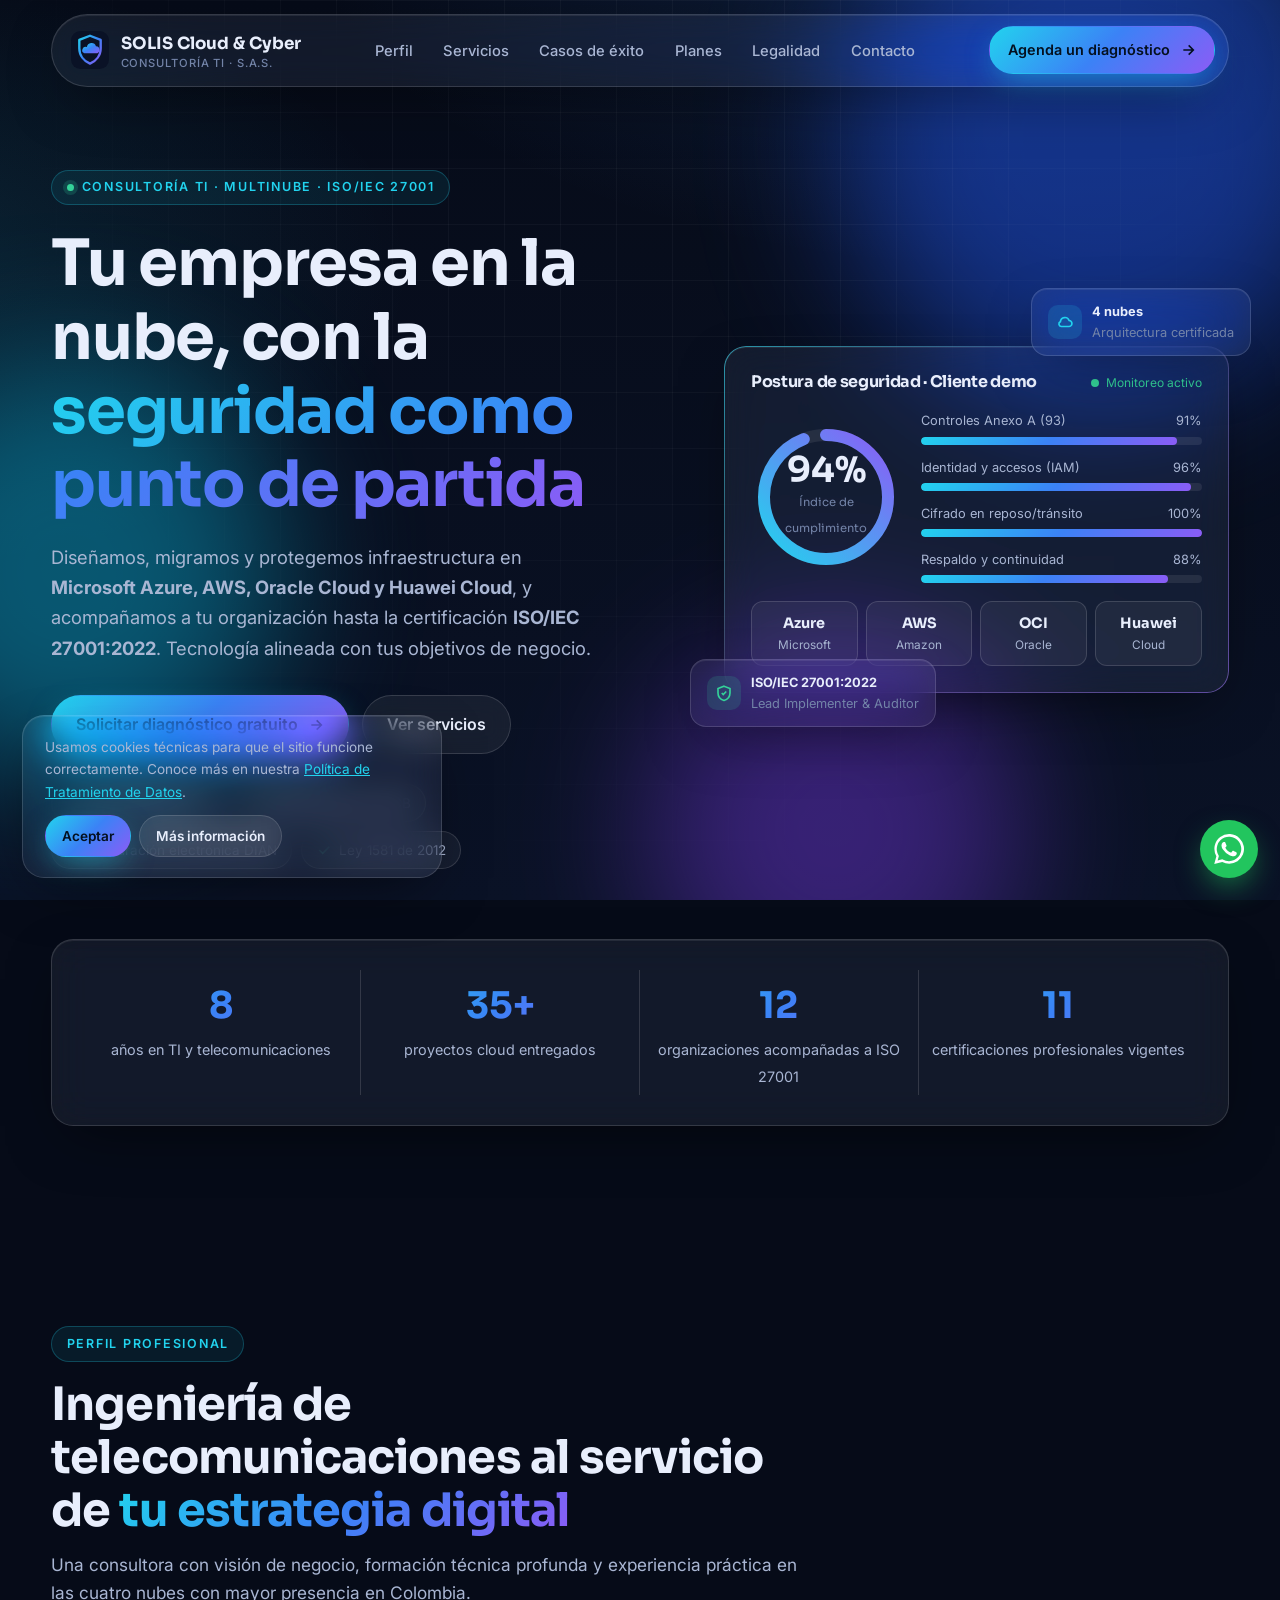
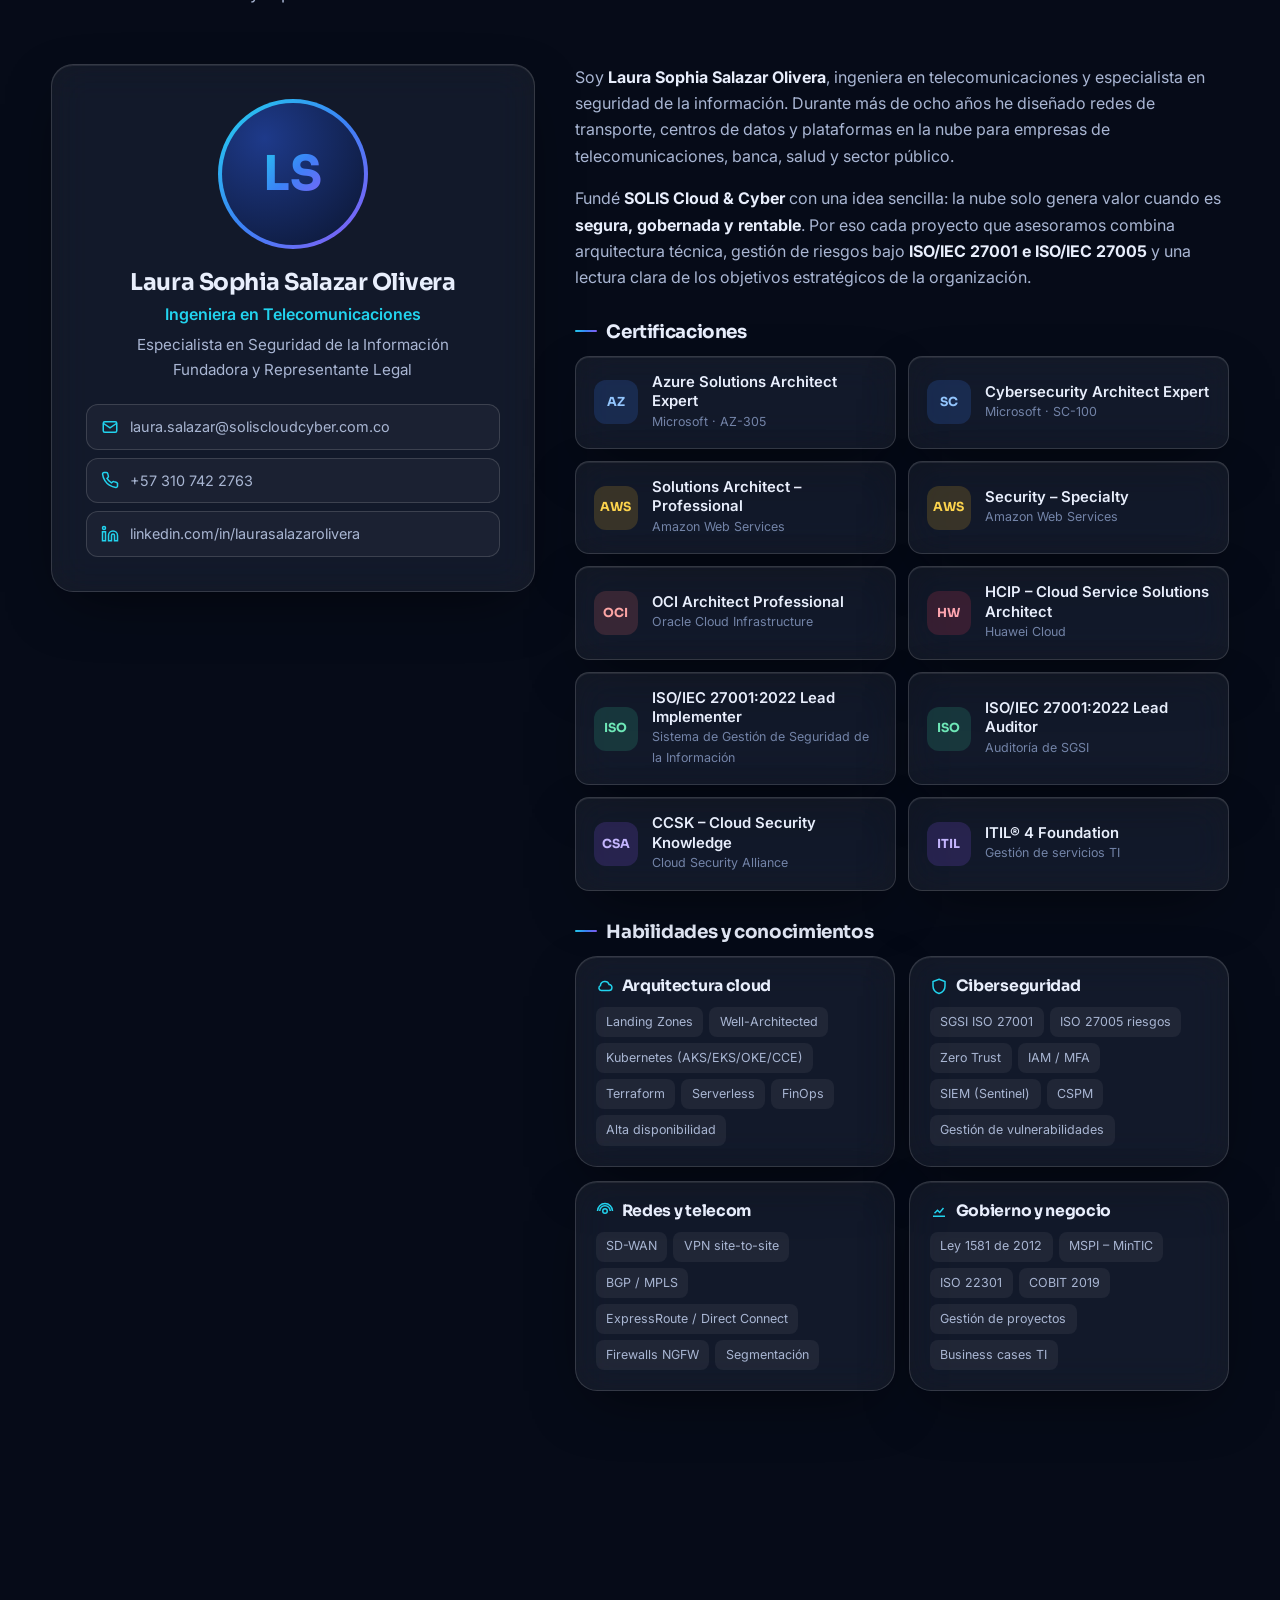
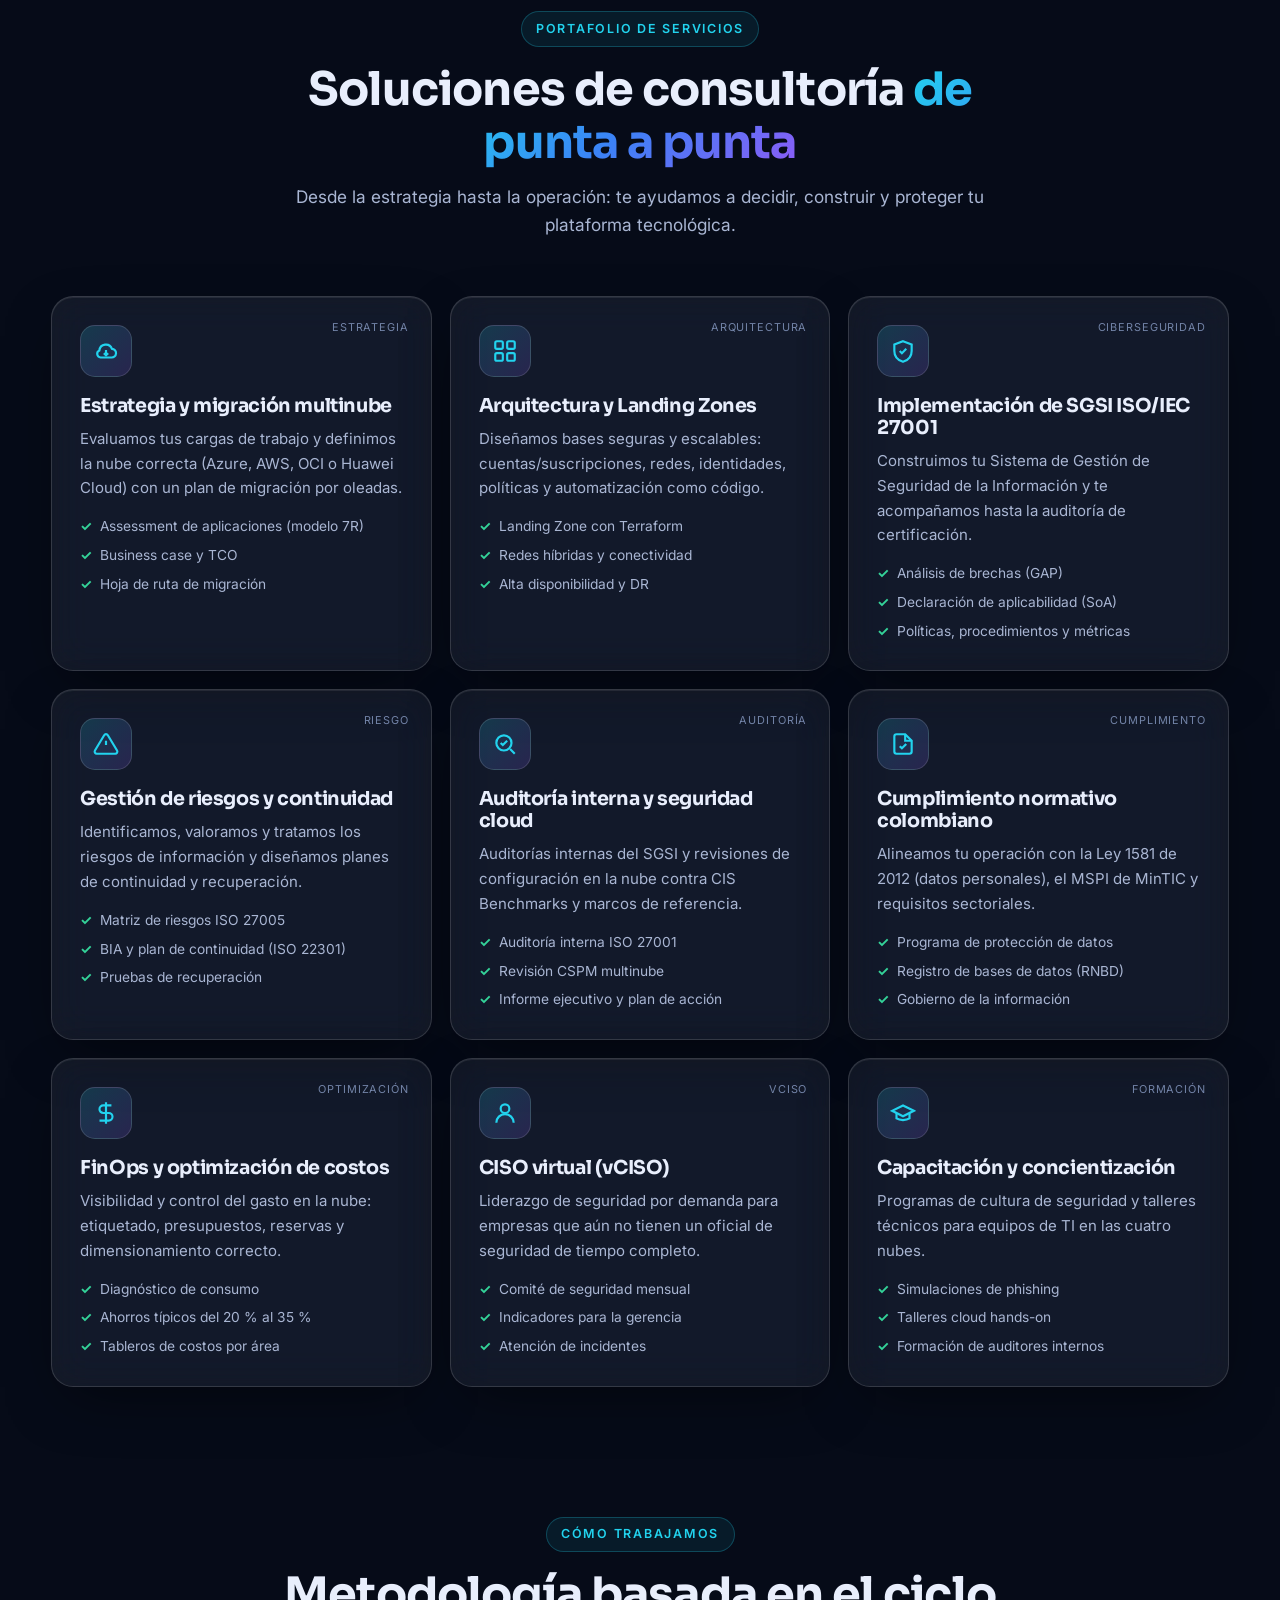
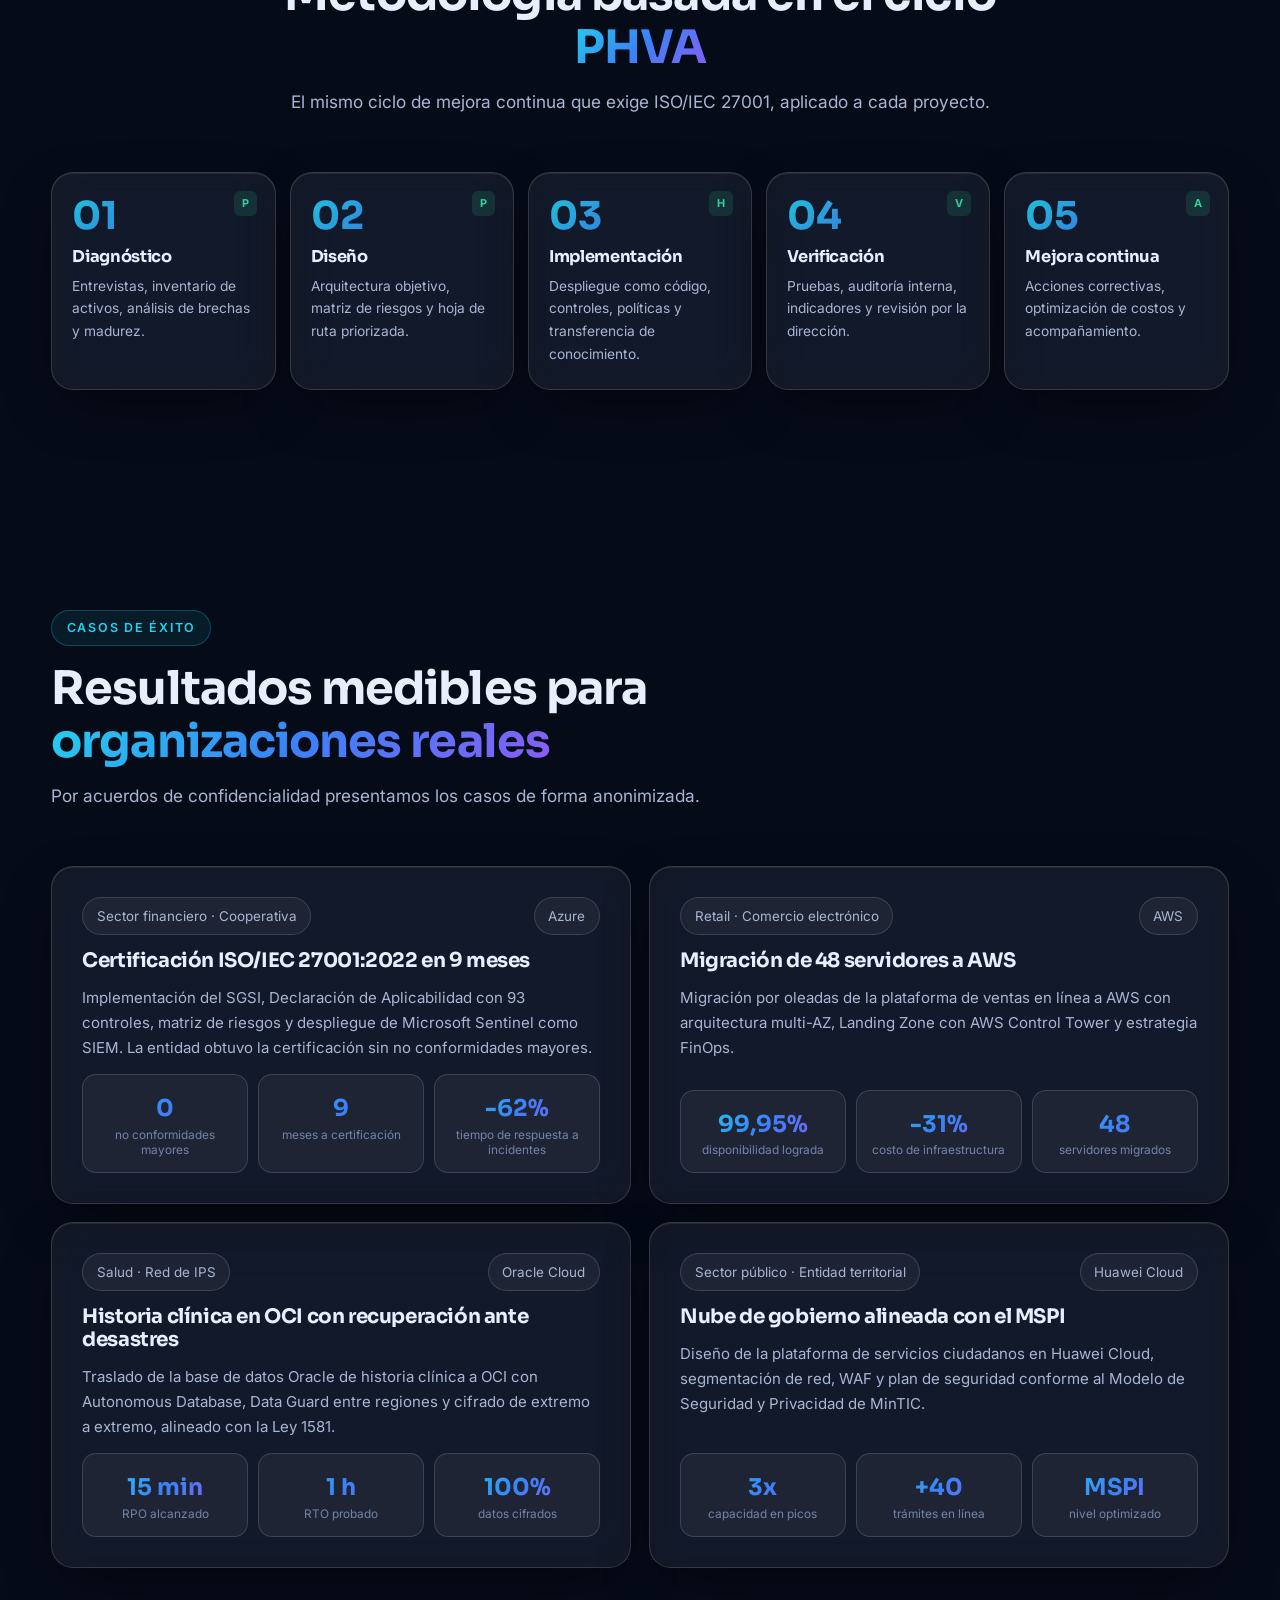
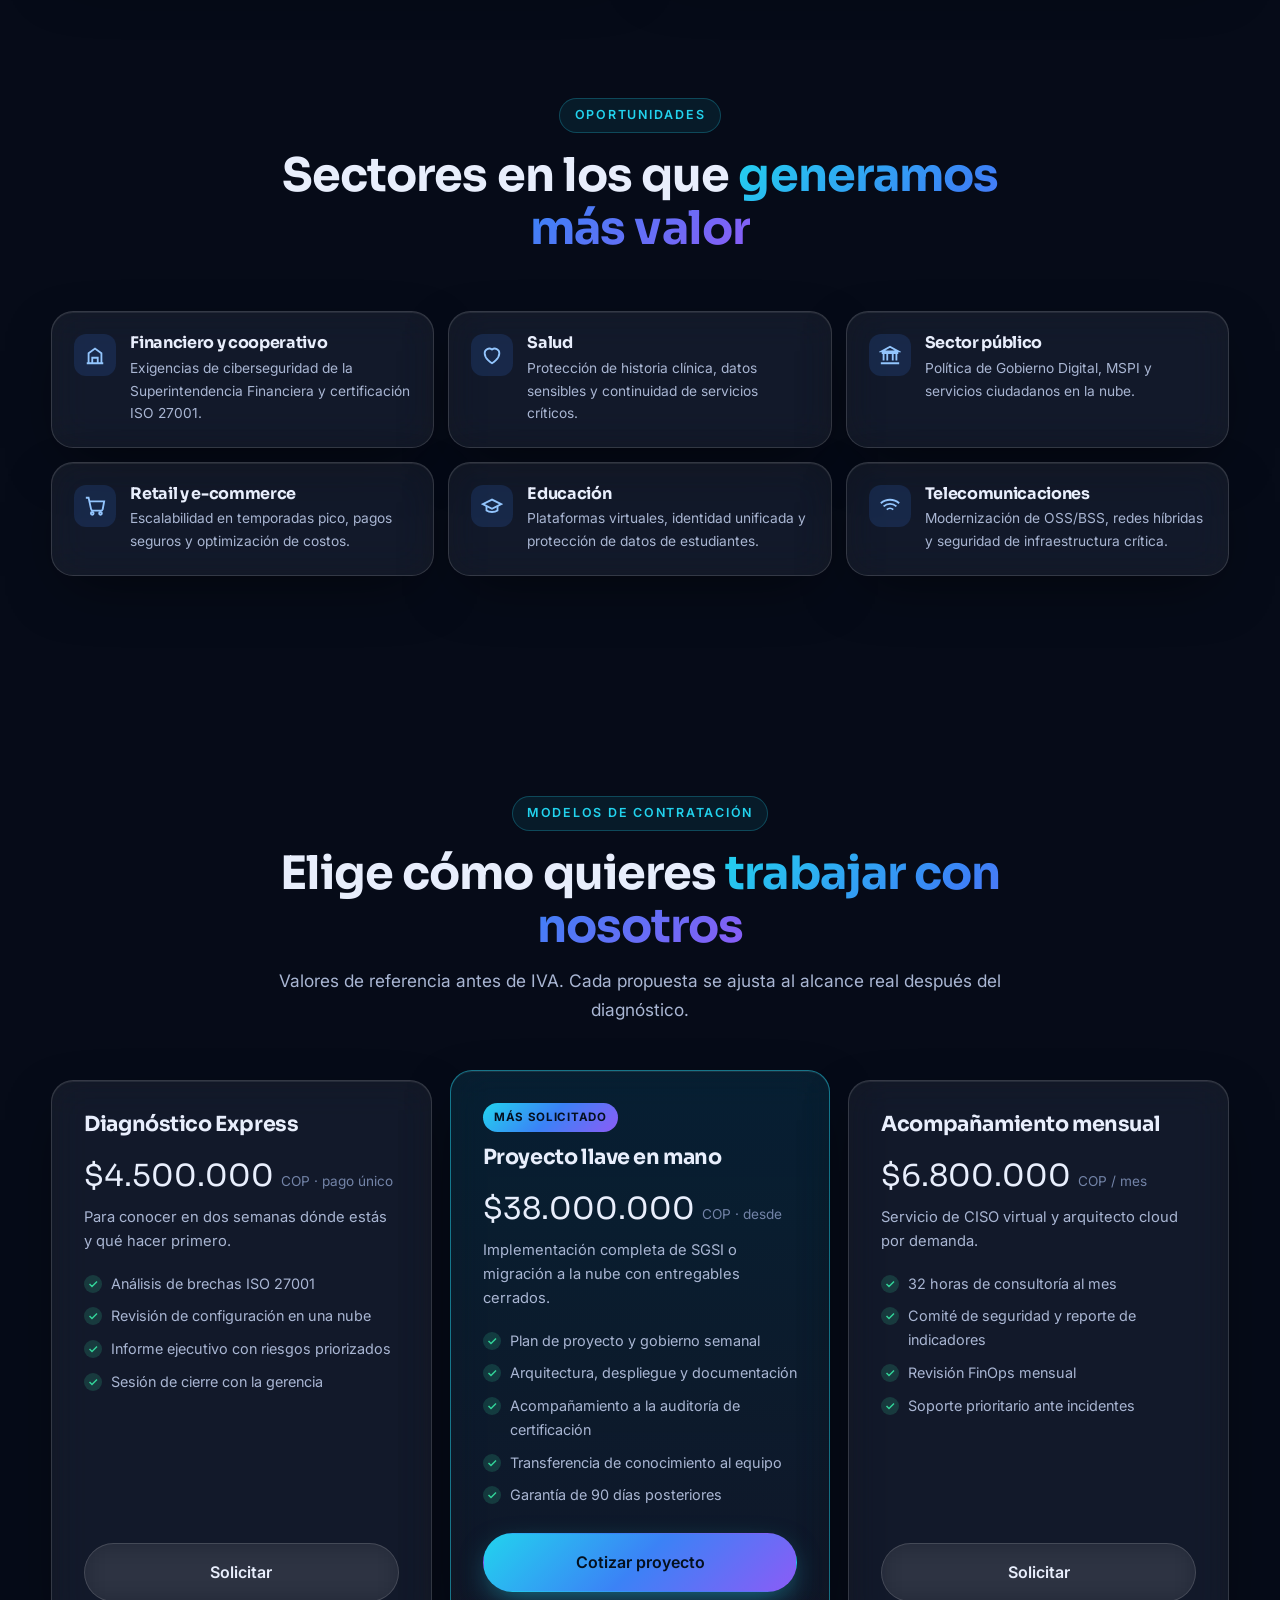
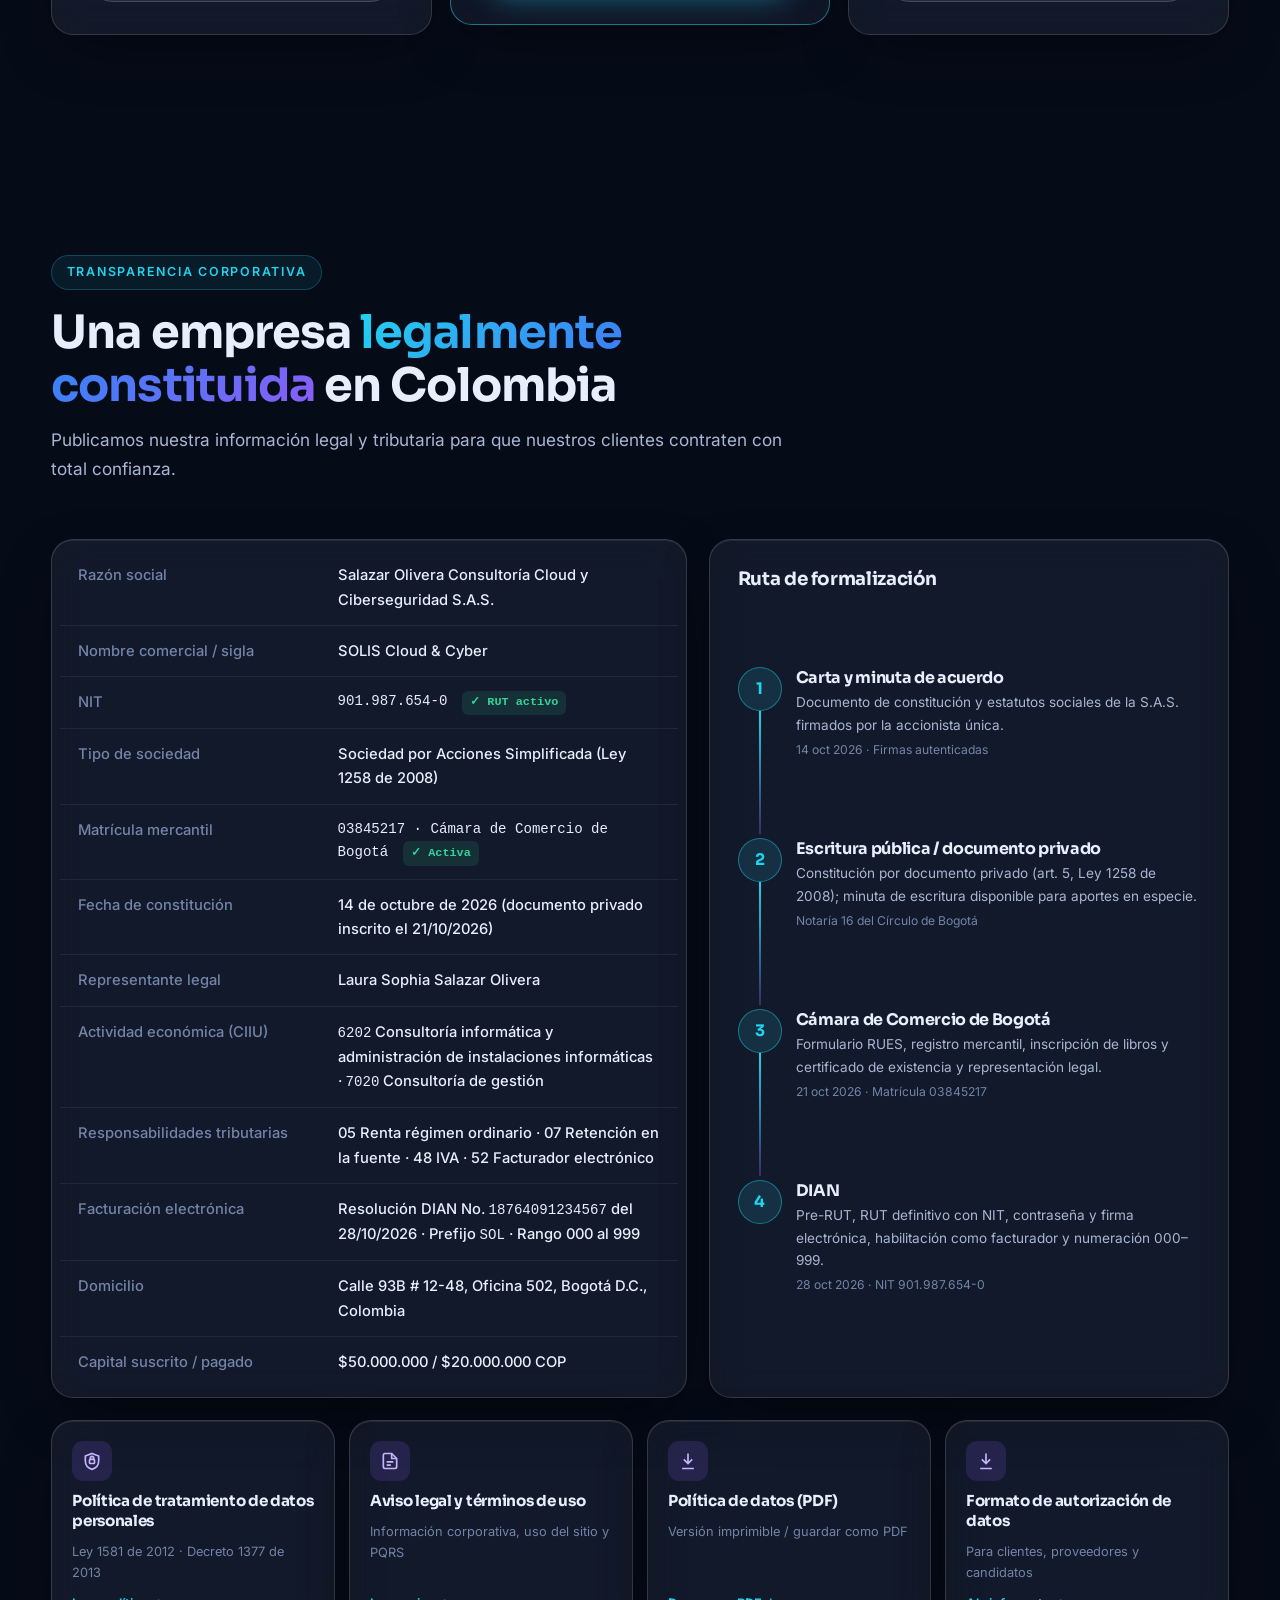
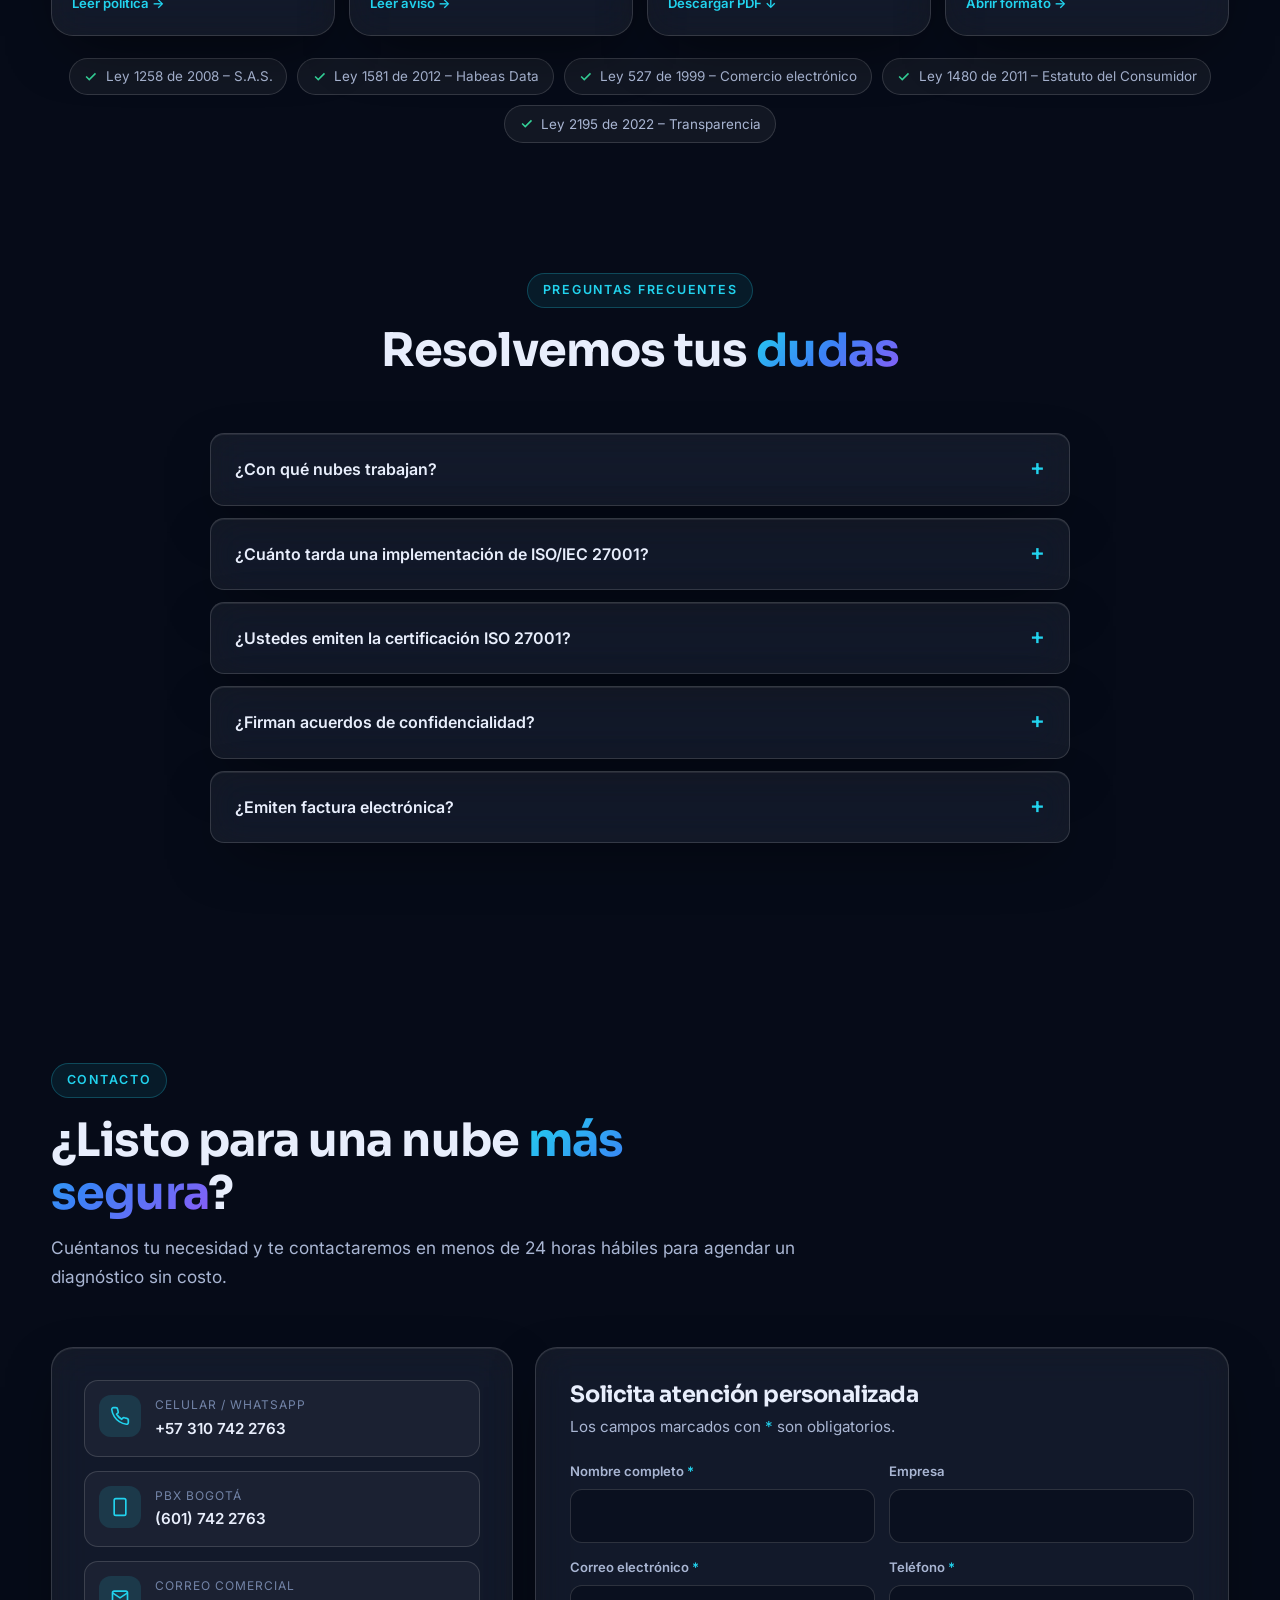
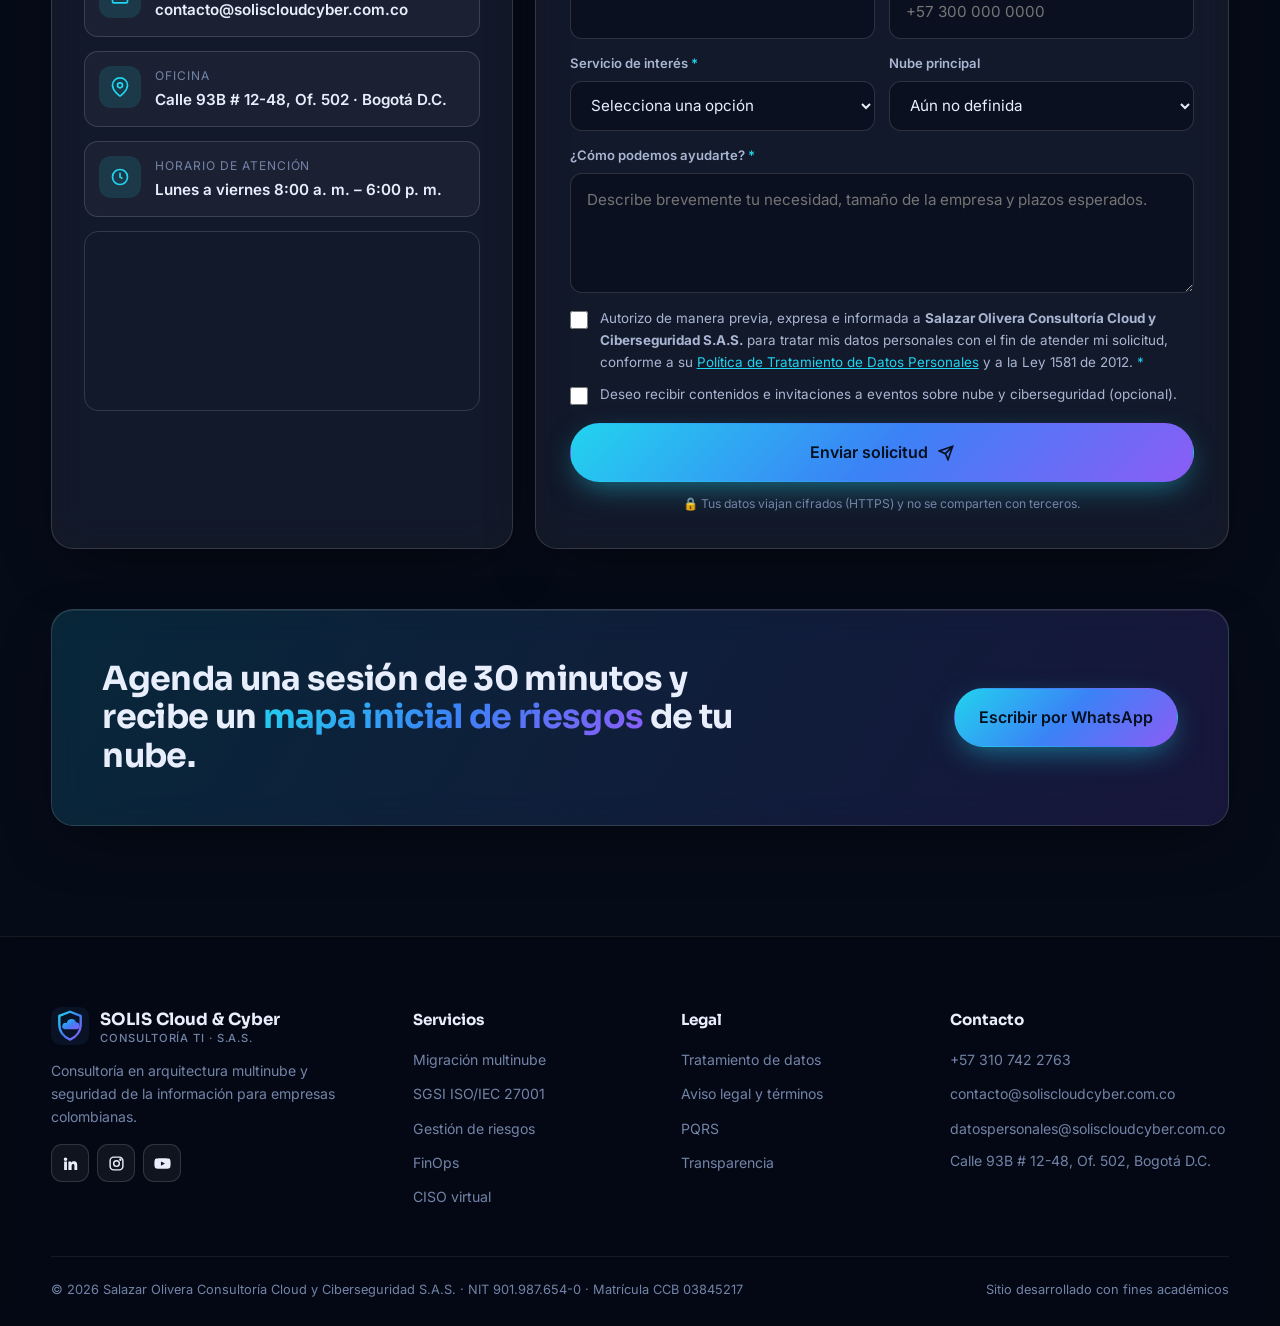
==== index.html @ 9f2bec25 "Add files via upload" ====
<!DOCTYPE html>
<html lang="es-CO">
<head>
<meta charset="UTF-8">
<meta name="viewport" content="width=device-width, initial-scale=1.0">
<title>SOLIS Cloud &amp; Cyber | Consultoría en Nube y Ciberseguridad ISO/IEC 27001 — Bogotá</title>
<meta name="description" content="Consultoría TI en Bogotá: arquitectura y migración multinube (Azure, AWS, Oracle Cloud y Huawei Cloud) e implementación de SGSI ISO/IEC 27001:2022. Ing. Laura Sophia Salazar Olivera.">
<meta name="keywords" content="consultoría TI, Azure, AWS, Oracle Cloud, Huawei Cloud, ISO 27001, ciberseguridad, Bogotá, SGSI, migración a la nube">
<meta name="author" content="Salazar Olivera Consultoría Cloud y Ciberseguridad S.A.S.">
<meta property="og:title" content="SOLIS Cloud & Cyber — Consultoría en Nube y Ciberseguridad">
<meta property="og:description" content="Arquitectura multinube segura y cumplimiento ISO/IEC 27001 para empresas colombianas.">
<meta property="og:type" content="website">
<meta name="theme-color" content="#060b18">
<link rel="icon" href="favicon.svg" type="image/svg+xml">
<link rel="preconnect" href="https://fonts.googleapis.com">
<link rel="preconnect" href="https://fonts.gstatic.com" crossorigin>
<link href="https://fonts.googleapis.com/css2?family=Inter:wght@400;500;600;700&family=Sora:wght@500;600;700;800&display=swap" rel="stylesheet">
<link rel="stylesheet" href="styles.css">
<script type="application/ld+json">
{
  "@context":"https://schema.org",
  "@type":"ProfessionalService",
  "name":"SOLIS Cloud & Cyber Consulting",
  "legalName":"Salazar Olivera Consultoría Cloud y Ciberseguridad S.A.S.",
  "taxID":"901.987.654-0",
  "founder":{"@type":"Person","name":"Laura Sophia Salazar Olivera","jobTitle":"Ingeniera en Telecomunicaciones, Especialista en Seguridad de la Información"},
  "address":{"@type":"PostalAddress","streetAddress":"Calle 93B # 12-48, Oficina 502","addressLocality":"Bogotá D.C.","addressCountry":"CO"},
  "telephone":"+57 310 742 2763",
  "email":"contacto@soliscloudcyber.com.co",
  "areaServed":"CO"
}
</script>
</head>
<body>
<div class="bg-orbs"><div class="orb o1"></div><div class="orb o2"></div><div class="orb o3"></div></div>
<div class="grid-overlay"></div>

<!-- ================= HEADER ================= -->
<header class="header">
  <div class="container">
    <nav class="nav glass" aria-label="Navegación principal">
      <a href="#inicio" class="brand" aria-label="SOLIS Cloud & Cyber, inicio">
        <img src="favicon.svg" alt="" class="brand-mark">
        <div><span class="name">SOLIS Cloud &amp; Cyber</span><small>Consultoría TI · S.A.S.</small></div>
      </a>
      <ul class="nav-links" id="navLinks">
        <li><a href="#perfil">Perfil</a></li>
        <li><a href="#servicios">Servicios</a></li>
        <li><a href="#casos">Casos de éxito</a></li>
        <li><a href="#planes">Planes</a></li>
        <li><a href="#legal">Legalidad</a></li>
        <li><a href="#contacto">Contacto</a></li>
      </ul>
      <a href="#contacto" class="btn btn-primary">Agenda un diagnóstico
        <svg width="16" height="16" viewBox="0 0 24 24" fill="none" stroke="currentColor" stroke-width="2.4"><path d="M5 12h14M13 5l7 7-7 7"/></svg></a>
      <button class="menu-btn" id="menuBtn" aria-label="Abrir menú"><span></span><span></span><span></span></button>
    </nav>
  </div>
</header>

<main>
<!-- ================= HERO ================= -->
<section class="hero" id="inicio">
  <div class="container hero-grid">
    <div class="reveal">
      <span class="eyebrow"><span class="dot"></span>Consultoría TI · Multinube · ISO/IEC 27001</span>
      <h1>Tu empresa en la nube, con la <span class="grad-text">seguridad como punto de partida</span></h1>
      <p class="lead">Diseñamos, migramos y protegemos infraestructura en <strong>Microsoft Azure, AWS, Oracle Cloud y Huawei Cloud</strong>, y acompañamos a tu organización hasta la certificación <strong>ISO/IEC 27001:2022</strong>. Tecnología alineada con tus objetivos de negocio.</p>
      <div class="hero-ctas">
        <a href="#contacto" class="btn btn-primary">Solicitar diagnóstico gratuito
          <svg width="16" height="16" viewBox="0 0 24 24" fill="none" stroke="currentColor" stroke-width="2.4"><path d="M5 12h14M13 5l7 7-7 7"/></svg></a>
        <a href="#servicios" class="btn btn-ghost">Ver servicios</a>
      </div>
      <div class="trust">
        <span class="chip"><svg viewBox="0 0 24 24" fill="none" stroke="currentColor" stroke-width="2.4"><path d="M5 12l5 5L20 7"/></svg>NIT 901.987.654-0</span>
        <span class="chip"><svg viewBox="0 0 24 24" fill="none" stroke="currentColor" stroke-width="2.4"><path d="M5 12l5 5L20 7"/></svg>Matriculada en la CCB</span>
        <span class="chip"><svg viewBox="0 0 24 24" fill="none" stroke="currentColor" stroke-width="2.4"><path d="M5 12l5 5L20 7"/></svg>Facturación electrónica DIAN</span>
        <span class="chip"><svg viewBox="0 0 24 24" fill="none" stroke="currentColor" stroke-width="2.4"><path d="M5 12l5 5L20 7"/></svg>Ley 1581 de 2012</span>
      </div>
    </div>

    <div class="reveal" style="position:relative">
      <div class="hero-card glass">
        <div class="hc-top"><h4>Postura de seguridad · Cliente demo</h4><span class="status">Monitoreo activo</span></div>
        <div class="gauge-wrap">
          <div class="gauge">
            <svg viewBox="0 0 150 150" width="150" height="150">
              <defs><linearGradient id="gg" x1="0" y1="0" x2="1" y2="1"><stop offset="0" stop-color="#22d3ee"/><stop offset="1" stop-color="#8b5cf6"/></linearGradient></defs>
              <circle cx="75" cy="75" r="62" fill="none" stroke="rgba(255,255,255,.08)" stroke-width="12"/>
              <circle id="gaugeArc" cx="75" cy="75" r="62" fill="none" stroke="url(#gg)" stroke-width="12" stroke-linecap="round" stroke-dasharray="389.6" stroke-dashoffset="389.6" style="transition:stroke-dashoffset 1.8s cubic-bezier(.2,.8,.2,1)"/>
            </svg>
            <div class="val"><div><b id="gaugeNum">0</b><small>Índice de<br>cumplimiento</small></div></div>
          </div>
          <div class="bars">
            <div class="bar"><label><span>Controles Anexo A (93)</span><span>91%</span></label><div class="track"><div class="fill" data-w="91"></div></div></div>
            <div class="bar"><label><span>Identidad y accesos (IAM)</span><span>96%</span></label><div class="track"><div class="fill" data-w="96"></div></div></div>
            <div class="bar"><label><span>Cifrado en reposo/tránsito</span><span>100%</span></label><div class="track"><div class="fill" data-w="100"></div></div></div>
            <div class="bar"><label><span>Respaldo y continuidad</span><span>88%</span></label><div class="track"><div class="fill" data-w="88"></div></div></div>
          </div>
        </div>
        <div class="clouds">
          <div class="cloud-pill"><b>Azure</b>Microsoft</div>
          <div class="cloud-pill"><b>AWS</b>Amazon</div>
          <div class="cloud-pill"><b>OCI</b>Oracle</div>
          <div class="cloud-pill"><b>Huawei</b>Cloud</div>
        </div>
      </div>
      <div class="float-badge fb1 glass"><div class="ic"><svg width="18" height="18" viewBox="0 0 24 24" fill="none" stroke="currentColor" stroke-width="2.2"><path d="M12 3l8 3v6c0 5-3.4 8.6-8 10-4.6-1.4-8-5-8-10V6z"/><path d="M9 12l2 2 4-4"/></svg></div><div><b>ISO/IEC 27001:2022</b><br><span style="color:var(--ink-mute)">Lead Implementer &amp; Auditor</span></div></div>
      <div class="float-badge fb2 glass"><div class="ic"><svg width="18" height="18" viewBox="0 0 24 24" fill="none" stroke="currentColor" stroke-width="2.2"><path d="M7 18h10a4 4 0 0 0 .5-8 6 6 0 0 0-11.6 1.5A3.4 3.4 0 0 0 7 18z"/></svg></div><div><b>4 nubes</b><br><span style="color:var(--ink-mute)">Arquitectura certificada</span></div></div>
    </div>
  </div>

  <div class="container" style="margin-top:70px">
    <div class="stats glass reveal">
      <div class="stat"><b class="grad-text" data-count="8">0</b><span>años en TI y telecomunicaciones</span></div>
      <div class="stat"><b class="grad-text" data-count="35" data-suffix="+">0</b><span>proyectos cloud entregados</span></div>
      <div class="stat"><b class="grad-text" data-count="12">0</b><span>organizaciones acompañadas a ISO 27001</span></div>
      <div class="stat"><b class="grad-text" data-count="11">0</b><span>certificaciones profesionales vigentes</span></div>
    </div>
  </div>
</section>

<!-- ================= PERFIL ================= -->
<section id="perfil">
  <div class="container">
    <div class="section-head reveal">
      <span class="eyebrow">Perfil profesional</span>
      <h2>Ingeniería de telecomunicaciones al servicio de <span class="grad-text">tu estrategia digital</span></h2>
      <p class="lead">Una consultora con visión de negocio, formación técnica profunda y experiencia práctica en las cuatro nubes con mayor presencia en Colombia.</p>
    </div>
    <div class="profile-grid">
      <aside class="profile-card glass reveal">
        <div class="avatar"><div class="avatar-in"><span class="grad-text">LS</span></div></div>
        <h3>Laura Sophia Salazar Olivera</h3>
        <p class="role">Ingeniera en Telecomunicaciones</p>
        <p class="spec">Especialista en Seguridad de la Información<br>Fundadora y Representante Legal</p>
        <div class="contact-mini">
          <a href="mailto:laura.salazar@soliscloudcyber.com.co"><svg viewBox="0 0 24 24" fill="none" stroke="currentColor" stroke-width="2"><rect x="3" y="5" width="18" height="14" rx="2"/><path d="M3 7l9 6 9-6"/></svg>laura.salazar@soliscloudcyber.com.co</a>
          <a href="tel:+573107422763"><svg viewBox="0 0 24 24" fill="none" stroke="currentColor" stroke-width="2"><path d="M22 16.9v3a2 2 0 0 1-2.2 2 19.8 19.8 0 0 1-8.6-3.1 19.5 19.5 0 0 1-6-6A19.8 19.8 0 0 1 2.1 4.2 2 2 0 0 1 4.1 2h3a2 2 0 0 1 2 1.7c.1 1 .4 1.9.7 2.8a2 2 0 0 1-.5 2.1L8 9.9a16 16 0 0 0 6 6l1.3-1.3a2 2 0 0 1 2.1-.4c.9.3 1.8.6 2.8.7a2 2 0 0 1 1.7 2z"/></svg>+57 310 742 2763</a>
          <a href="#contacto"><svg viewBox="0 0 24 24" fill="none" stroke="currentColor" stroke-width="2"><path d="M16 8a6 6 0 0 1 6 6v7h-4v-7a2 2 0 0 0-4 0v7h-4v-7a6 6 0 0 1 6-6zM2 9h4v12H2zM4 2a2 2 0 1 1 0 4 2 2 0 0 1 0-4z"/></svg>linkedin.com/in/laurasalazarolivera</a>
        </div>
      </aside>

      <div class="bio reveal">
        <p>Soy <strong>Laura Sophia Salazar Olivera</strong>, ingeniera en telecomunicaciones y especialista en seguridad de la información. Durante más de ocho años he diseñado redes de transporte, centros de datos y plataformas en la nube para empresas de telecomunicaciones, banca, salud y sector público.</p>
        <p>Fundé <strong>SOLIS Cloud &amp; Cyber</strong> con una idea sencilla: la nube solo genera valor cuando es <strong>segura, gobernada y rentable</strong>. Por eso cada proyecto que asesoramos combina arquitectura técnica, gestión de riesgos bajo <strong>ISO/IEC 27001 e ISO/IEC 27005</strong> y una lectura clara de los objetivos estratégicos de la organización.</p>

        <h3 class="subhead">Certificaciones</h3>
        <div class="cert-grid">
          <div class="cert glass"><div class="logo l-az">AZ</div><div><div class="t">Azure Solutions Architect Expert</div><div class="s">Microsoft · AZ-305</div></div></div>
          <div class="cert glass"><div class="logo l-az">SC</div><div><div class="t">Cybersecurity Architect Expert</div><div class="s">Microsoft · SC-100</div></div></div>
          <div class="cert glass"><div class="logo l-aws">AWS</div><div><div class="t">Solutions Architect – Professional</div><div class="s">Amazon Web Services</div></div></div>
          <div class="cert glass"><div class="logo l-aws">AWS</div><div><div class="t">Security – Specialty</div><div class="s">Amazon Web Services</div></div></div>
          <div class="cert glass"><div class="logo l-oci">OCI</div><div><div class="t">OCI Architect Professional</div><div class="s">Oracle Cloud Infrastructure</div></div></div>
          <div class="cert glass"><div class="logo l-hw">HW</div><div><div class="t">HCIP – Cloud Service Solutions Architect</div><div class="s">Huawei Cloud</div></div></div>
          <div class="cert glass"><div class="logo l-iso">ISO</div><div><div class="t">ISO/IEC 27001:2022 Lead Implementer</div><div class="s">Sistema de Gestión de Seguridad de la Información</div></div></div>
          <div class="cert glass"><div class="logo l-iso">ISO</div><div><div class="t">ISO/IEC 27001:2022 Lead Auditor</div><div class="s">Auditoría de SGSI</div></div></div>
          <div class="cert glass"><div class="logo l-gen">CSA</div><div><div class="t">CCSK – Cloud Security Knowledge</div><div class="s">Cloud Security Alliance</div></div></div>
          <div class="cert glass"><div class="logo l-gen">ITIL</div><div><div class="t">ITIL® 4 Foundation</div><div class="s">Gestión de servicios TI</div></div></div>
        </div>

        <h3 class="subhead">Habilidades y conocimientos</h3>
        <div class="skills">
          <div class="skill-group glass"><h4><svg viewBox="0 0 24 24" fill="none" stroke="currentColor" stroke-width="2"><path d="M7 18h10a4 4 0 0 0 .5-8 6 6 0 0 0-11.6 1.5A3.4 3.4 0 0 0 7 18z"/></svg>Arquitectura cloud</h4>
            <div class="tags"><span>Landing Zones</span><span>Well-Architected</span><span>Kubernetes (AKS/EKS/OKE/CCE)</span><span>Terraform</span><span>Serverless</span><span>FinOps</span><span>Alta disponibilidad</span></div></div>
          <div class="skill-group glass"><h4><svg viewBox="0 0 24 24" fill="none" stroke="currentColor" stroke-width="2"><path d="M12 3l8 3v6c0 5-3.4 8.6-8 10-4.6-1.4-8-5-8-10V6z"/></svg>Ciberseguridad</h4>
            <div class="tags"><span>SGSI ISO 27001</span><span>ISO 27005 riesgos</span><span>Zero Trust</span><span>IAM / MFA</span><span>SIEM (Sentinel)</span><span>CSPM</span><span>Gestión de vulnerabilidades</span></div></div>
          <div class="skill-group glass"><h4><svg viewBox="0 0 24 24" fill="none" stroke="currentColor" stroke-width="2"><circle cx="12" cy="12" r="3"/><path d="M5 12a7 7 0 0 1 14 0M2 12a10 10 0 0 1 20 0"/></svg>Redes y telecom</h4>
            <div class="tags"><span>SD-WAN</span><span>VPN site-to-site</span><span>BGP / MPLS</span><span>ExpressRoute / Direct Connect</span><span>Firewalls NGFW</span><span>Segmentación</span></div></div>
          <div class="skill-group glass"><h4><svg viewBox="0 0 24 24" fill="none" stroke="currentColor" stroke-width="2"><path d="M4 19h16M6 15l4-4 3 3 5-6"/></svg>Gobierno y negocio</h4>
            <div class="tags"><span>Ley 1581 de 2012</span><span>MSPI – MinTIC</span><span>ISO 22301</span><span>COBIT 2019</span><span>Gestión de proyectos</span><span>Business cases TI</span></div></div>
        </div>
      </div>
    </div>
  </div>
</section>

<!-- ================= SERVICIOS ================= -->
<section id="servicios">
  <div class="container">
    <div class="section-head center reveal">
      <span class="eyebrow">Portafolio de servicios</span>
      <h2>Soluciones de consultoría <span class="grad-text">de punta a punta</span></h2>
      <p class="lead">Desde la estrategia hasta la operación: te ayudamos a decidir, construir y proteger tu plataforma tecnológica.</p>
    </div>
    <div class="services">
      <article class="service glass reveal">
        <span class="tagline">Estrategia</span>
        <div class="icon"><svg viewBox="0 0 24 24" fill="none" stroke="currentColor" stroke-width="2"><path d="M7 18h10a4 4 0 0 0 .5-8 6 6 0 0 0-11.6 1.5A3.4 3.4 0 0 0 7 18z"/><path d="M12 11v5M10 14l2 2 2-2"/></svg></div>
        <h3>Estrategia y migración multinube</h3>
        <p>Evaluamos tus cargas de trabajo y definimos la nube correcta (Azure, AWS, OCI o Huawei Cloud) con un plan de migración por oleadas.</p>
        <ul><li>Assessment de aplicaciones (modelo 7R)</li><li>Business case y TCO</li><li>Hoja de ruta de migración</li></ul>
      </article>
      <article class="service glass reveal">
        <span class="tagline">Arquitectura</span>
        <div class="icon"><svg viewBox="0 0 24 24" fill="none" stroke="currentColor" stroke-width="2"><rect x="3" y="3" width="7" height="7" rx="1.5"/><rect x="14" y="3" width="7" height="7" rx="1.5"/><rect x="3" y="14" width="7" height="7" rx="1.5"/><rect x="14" y="14" width="7" height="7" rx="1.5"/></svg></div>
        <h3>Arquitectura y Landing Zones</h3>
        <p>Diseñamos bases seguras y escalables: cuentas/suscripciones, redes, identidades, políticas y automatización como código.</p>
        <ul><li>Landing Zone con Terraform</li><li>Redes híbridas y conectividad</li><li>Alta disponibilidad y DR</li></ul>
      </article>
      <article class="service glass reveal">
        <span class="tagline">Ciberseguridad</span>
        <div class="icon"><svg viewBox="0 0 24 24" fill="none" stroke="currentColor" stroke-width="2"><path d="M12 3l8 3v6c0 5-3.4 8.6-8 10-4.6-1.4-8-5-8-10V6z"/><path d="M9 12l2 2 4-4"/></svg></div>
        <h3>Implementación de SGSI ISO/IEC 27001</h3>
        <p>Construimos tu Sistema de Gestión de Seguridad de la Información y te acompañamos hasta la auditoría de certificación.</p>
        <ul><li>Análisis de brechas (GAP)</li><li>Declaración de aplicabilidad (SoA)</li><li>Políticas, procedimientos y métricas</li></ul>
      </article>
      <article class="service glass reveal">
        <span class="tagline">Riesgo</span>
        <div class="icon"><svg viewBox="0 0 24 24" fill="none" stroke="currentColor" stroke-width="2"><path d="M12 9v4M12 17h.01"/><path d="M10.3 3.9 1.8 18a2 2 0 0 0 1.7 3h17a2 2 0 0 0 1.7-3L13.7 3.9a2 2 0 0 0-3.4 0z"/></svg></div>
        <h3>Gestión de riesgos y continuidad</h3>
        <p>Identificamos, valoramos y tratamos los riesgos de información y diseñamos planes de continuidad y recuperación.</p>
        <ul><li>Matriz de riesgos ISO 27005</li><li>BIA y plan de continuidad (ISO 22301)</li><li>Pruebas de recuperación</li></ul>
      </article>
      <article class="service glass reveal">
        <span class="tagline">Auditoría</span>
        <div class="icon"><svg viewBox="0 0 24 24" fill="none" stroke="currentColor" stroke-width="2"><circle cx="11" cy="11" r="7"/><path d="M21 21l-4.3-4.3M8 11l2 2 4-4"/></svg></div>
        <h3>Auditoría interna y seguridad cloud</h3>
        <p>Auditorías internas del SGSI y revisiones de configuración en la nube contra CIS Benchmarks y marcos de referencia.</p>
        <ul><li>Auditoría interna ISO 27001</li><li>Revisión CSPM multinube</li><li>Informe ejecutivo y plan de acción</li></ul>
      </article>
      <article class="service glass reveal">
        <span class="tagline">Cumplimiento</span>
        <div class="icon"><svg viewBox="0 0 24 24" fill="none" stroke="currentColor" stroke-width="2"><path d="M14 3H6a2 2 0 0 0-2 2v14a2 2 0 0 0 2 2h12a2 2 0 0 0 2-2V9z"/><path d="M14 3v6h6M9 14l2 2 4-4"/></svg></div>
        <h3>Cumplimiento normativo colombiano</h3>
        <p>Alineamos tu operación con la Ley 1581 de 2012 (datos personales), el MSPI de MinTIC y requisitos sectoriales.</p>
        <ul><li>Programa de protección de datos</li><li>Registro de bases de datos (RNBD)</li><li>Gobierno de la información</li></ul>
      </article>
      <article class="service glass reveal">
        <span class="tagline">Optimización</span>
        <div class="icon"><svg viewBox="0 0 24 24" fill="none" stroke="currentColor" stroke-width="2"><path d="M12 2v20M17 5H9.5a3.5 3.5 0 0 0 0 7h5a3.5 3.5 0 0 1 0 7H6"/></svg></div>
        <h3>FinOps y optimización de costos</h3>
        <p>Visibilidad y control del gasto en la nube: etiquetado, presupuestos, reservas y dimensionamiento correcto.</p>
        <ul><li>Diagnóstico de consumo</li><li>Ahorros típicos del 20 % al 35 %</li><li>Tableros de costos por área</li></ul>
      </article>
      <article class="service glass reveal">
        <span class="tagline">vCISO</span>
        <div class="icon"><svg viewBox="0 0 24 24" fill="none" stroke="currentColor" stroke-width="2"><circle cx="12" cy="8" r="4"/><path d="M4 21a8 8 0 0 1 16 0"/></svg></div>
        <h3>CISO virtual (vCISO)</h3>
        <p>Liderazgo de seguridad por demanda para empresas que aún no tienen un oficial de seguridad de tiempo completo.</p>
        <ul><li>Comité de seguridad mensual</li><li>Indicadores para la gerencia</li><li>Atención de incidentes</li></ul>
      </article>
      <article class="service glass reveal">
        <span class="tagline">Formación</span>
        <div class="icon"><svg viewBox="0 0 24 24" fill="none" stroke="currentColor" stroke-width="2"><path d="M22 10 12 5 2 10l10 5 10-5z"/><path d="M6 12v5c3 2 9 2 12 0v-5"/></svg></div>
        <h3>Capacitación y concientización</h3>
        <p>Programas de cultura de seguridad y talleres técnicos para equipos de TI en las cuatro nubes.</p>
        <ul><li>Simulaciones de phishing</li><li>Talleres cloud hands-on</li><li>Formación de auditores internos</li></ul>
      </article>
    </div>
  </div>
</section>

<!-- ================= METODOLOGIA ================= -->
<section id="metodologia" style="padding-top:20px">
  <div class="container">
    <div class="section-head center reveal">
      <span class="eyebrow">Cómo trabajamos</span>
      <h2>Metodología basada en el ciclo <span class="grad-text">PHVA</span></h2>
      <p class="lead">El mismo ciclo de mejora continua que exige ISO/IEC 27001, aplicado a cada proyecto.</p>
    </div>
    <div class="steps">
      <div class="step glass reveal"><span class="phva">P</span><div class="n grad-text">01</div><h4>Diagnóstico</h4><p>Entrevistas, inventario de activos, análisis de brechas y madurez.</p></div>
      <div class="step glass reveal"><span class="phva">P</span><div class="n grad-text">02</div><h4>Diseño</h4><p>Arquitectura objetivo, matriz de riesgos y hoja de ruta priorizada.</p></div>
      <div class="step glass reveal"><span class="phva">H</span><div class="n grad-text">03</div><h4>Implementación</h4><p>Despliegue como código, controles, políticas y transferencia de conocimiento.</p></div>
      <div class="step glass reveal"><span class="phva">V</span><div class="n grad-text">04</div><h4>Verificación</h4><p>Pruebas, auditoría interna, indicadores y revisión por la dirección.</p></div>
      <div class="step glass reveal"><span class="phva">A</span><div class="n grad-text">05</div><h4>Mejora continua</h4><p>Acciones correctivas, optimización de costos y acompañamiento.</p></div>
    </div>
  </div>
</section>

<!-- ================= CASOS ================= -->
<section id="casos">
  <div class="container">
    <div class="section-head reveal">
      <span class="eyebrow">Casos de éxito</span>
      <h2>Resultados medibles para <span class="grad-text">organizaciones reales</span></h2>
      <p class="lead">Por acuerdos de confidencialidad presentamos los casos de forma anonimizada.</p>
    </div>
    <div class="cases">
      <article class="case glass reveal">
        <div class="sector"><span class="chip">Sector financiero · Cooperativa</span><span class="chip">Azure</span></div>
        <h3>Certificación ISO/IEC 27001:2022 en 9 meses</h3>
        <p>Implementación del SGSI, Declaración de Aplicabilidad con 93 controles, matriz de riesgos y despliegue de Microsoft Sentinel como SIEM. La entidad obtuvo la certificación sin no conformidades mayores.</p>
        <div class="metrics"><div class="metric"><b class="grad-text">0</b><span>no conformidades mayores</span></div><div class="metric"><b class="grad-text">9</b><span>meses a certificación</span></div><div class="metric"><b class="grad-text">-62%</b><span>tiempo de respuesta a incidentes</span></div></div>
      </article>
      <article class="case glass reveal">
        <div class="sector"><span class="chip">Retail · Comercio electrónico</span><span class="chip">AWS</span></div>
        <h3>Migración de 48 servidores a AWS</h3>
        <p>Migración por oleadas de la plataforma de ventas en línea a AWS con arquitectura multi-AZ, Landing Zone con AWS Control Tower y estrategia FinOps.</p>
        <div class="metrics"><div class="metric"><b class="grad-text">99,95%</b><span>disponibilidad lograda</span></div><div class="metric"><b class="grad-text">-31%</b><span>costo de infraestructura</span></div><div class="metric"><b class="grad-text">48</b><span>servidores migrados</span></div></div>
      </article>
      <article class="case glass reveal">
        <div class="sector"><span class="chip">Salud · Red de IPS</span><span class="chip">Oracle Cloud</span></div>
        <h3>Historia clínica en OCI con recuperación ante desastres</h3>
        <p>Traslado de la base de datos Oracle de historia clínica a OCI con Autonomous Database, Data Guard entre regiones y cifrado de extremo a extremo, alineado con la Ley 1581.</p>
        <div class="metrics"><div class="metric"><b class="grad-text">15 min</b><span>RPO alcanzado</span></div><div class="metric"><b class="grad-text">1 h</b><span>RTO probado</span></div><div class="metric"><b class="grad-text">100%</b><span>datos cifrados</span></div></div>
      </article>
      <article class="case glass reveal">
        <div class="sector"><span class="chip">Sector público · Entidad territorial</span><span class="chip">Huawei Cloud</span></div>
        <h3>Nube de gobierno alineada con el MSPI</h3>
        <p>Diseño de la plataforma de servicios ciudadanos en Huawei Cloud, segmentación de red, WAF y plan de seguridad conforme al Modelo de Seguridad y Privacidad de MinTIC.</p>
        <div class="metrics"><div class="metric"><b class="grad-text">3x</b><span>capacidad en picos</span></div><div class="metric"><b class="grad-text">+40</b><span>trámites en línea</span></div><div class="metric"><b class="grad-text">MSPI</b><span>nivel optimizado</span></div></div>
      </article>
    </div>
  </div>
</section>

<!-- ================= SECTORES ================= -->
<section id="sectores" style="padding-top:20px">
  <div class="container">
    <div class="section-head center reveal">
      <span class="eyebrow">Oportunidades</span>
      <h2>Sectores en los que <span class="grad-text">generamos más valor</span></h2>
    </div>
    <div class="sectors">
      <div class="sector-card glass reveal"><div class="ic"><svg viewBox="0 0 24 24" fill="none" stroke="currentColor" stroke-width="2"><path d="M3 21h18M5 21V10l7-5 7 5v11M9 21v-6h6v6"/></svg></div><div><h4>Financiero y cooperativo</h4><p>Exigencias de ciberseguridad de la Superintendencia Financiera y certificación ISO 27001.</p></div></div>
      <div class="sector-card glass reveal"><div class="ic"><svg viewBox="0 0 24 24" fill="none" stroke="currentColor" stroke-width="2"><path d="M12 21s-8-4.5-8-11a5 5 0 0 1 8-4 5 5 0 0 1 8 4c0 6.5-8 11-8 11z"/></svg></div><div><h4>Salud</h4><p>Protección de historia clínica, datos sensibles y continuidad de servicios críticos.</p></div></div>
      <div class="sector-card glass reveal"><div class="ic"><svg viewBox="0 0 24 24" fill="none" stroke="currentColor" stroke-width="2"><path d="M3 10h18M5 10v8M9 10v8M15 10v8M19 10v8M2 21h20M12 3l9 5H3z"/></svg></div><div><h4>Sector público</h4><p>Política de Gobierno Digital, MSPI y servicios ciudadanos en la nube.</p></div></div>
      <div class="sector-card glass reveal"><div class="ic"><svg viewBox="0 0 24 24" fill="none" stroke="currentColor" stroke-width="2"><circle cx="9" cy="20" r="1.5"/><circle cx="18" cy="20" r="1.5"/><path d="M2 3h3l2.7 12.4a2 2 0 0 0 2 1.6h8.7a2 2 0 0 0 2-1.5L22 7H6"/></svg></div><div><h4>Retail y e-commerce</h4><p>Escalabilidad en temporadas pico, pagos seguros y optimización de costos.</p></div></div>
      <div class="sector-card glass reveal"><div class="ic"><svg viewBox="0 0 24 24" fill="none" stroke="currentColor" stroke-width="2"><path d="M22 10 12 5 2 10l10 5 10-5z"/><path d="M6 12v5c3 2 9 2 12 0v-5"/></svg></div><div><h4>Educación</h4><p>Plataformas virtuales, identidad unificada y protección de datos de estudiantes.</p></div></div>
      <div class="sector-card glass reveal"><div class="ic"><svg viewBox="0 0 24 24" fill="none" stroke="currentColor" stroke-width="2"><path d="M5 12.5a10 10 0 0 1 14 0M8.5 16a5 5 0 0 1 7 0M2 9a15 15 0 0 1 20 0M12 20h.01"/></svg></div><div><h4>Telecomunicaciones</h4><p>Modernización de OSS/BSS, redes híbridas y seguridad de infraestructura crítica.</p></div></div>
    </div>
  </div>
</section>

<!-- ================= PLANES ================= -->
<section id="planes">
  <div class="container">
    <div class="section-head center reveal">
      <span class="eyebrow">Modelos de contratación</span>
      <h2>Elige cómo quieres <span class="grad-text">trabajar con nosotros</span></h2>
      <p class="lead">Valores de referencia antes de IVA. Cada propuesta se ajusta al alcance real después del diagnóstico.</p>
    </div>
    <div class="plans">
      <div class="plan glass reveal">
        <h3>Diagnóstico Express</h3>
        <div class="price">$4.500.000 <small>COP · pago único</small></div>
        <p class="desc">Para conocer en dos semanas dónde estás y qué hacer primero.</p>
        <ul><li>Análisis de brechas ISO 27001</li><li>Revisión de configuración en una nube</li><li>Informe ejecutivo con riesgos priorizados</li><li>Sesión de cierre con la gerencia</li></ul>
        <a href="#contacto" class="btn btn-ghost" data-plan="Diagnóstico Express">Solicitar</a>
      </div>
      <div class="plan glass featured reveal">
        <span class="badge">Más solicitado</span>
        <h3>Proyecto llave en mano</h3>
        <div class="price">$38.000.000 <small>COP · desde</small></div>
        <p class="desc">Implementación completa de SGSI o migración a la nube con entregables cerrados.</p>
        <ul><li>Plan de proyecto y gobierno semanal</li><li>Arquitectura, despliegue y documentación</li><li>Acompañamiento a la auditoría de certificación</li><li>Transferencia de conocimiento al equipo</li><li>Garantía de 90 días posteriores</li></ul>
        <a href="#contacto" class="btn btn-primary" data-plan="Proyecto llave en mano">Cotizar proyecto</a>
      </div>
      <div class="plan glass reveal">
        <h3>Acompañamiento mensual</h3>
        <div class="price">$6.800.000 <small>COP / mes</small></div>
        <p class="desc">Servicio de CISO virtual y arquitecto cloud por demanda.</p>
        <ul><li>32 horas de consultoría al mes</li><li>Comité de seguridad y reporte de indicadores</li><li>Revisión FinOps mensual</li><li>Soporte prioritario ante incidentes</li></ul>
        <a href="#contacto" class="btn btn-ghost" data-plan="Acompañamiento mensual">Solicitar</a>
      </div>
    </div>
  </div>
</section>

<!-- ================= LEGALIDAD / TRANSPARENCIA ================= -->
<section id="legal">
  <div class="container">
    <div class="section-head reveal">
      <span class="eyebrow">Transparencia corporativa</span>
      <h2>Una empresa <span class="grad-text">legalmente constituida</span> en Colombia</h2>
      <p class="lead">Publicamos nuestra información legal y tributaria para que nuestros clientes contraten con total confianza.</p>
    </div>

    <div class="legal-grid">
      <div class="legal-table glass reveal">
        <table>
          <tr><th>Razón social</th><td>Salazar Olivera Consultoría Cloud y Ciberseguridad S.A.S.</td></tr>
          <tr><th>Nombre comercial / sigla</th><td>SOLIS Cloud &amp; Cyber</td></tr>
          <tr><th>NIT</th><td class="mono">901.987.654-0 <span class="ok">✓ RUT activo</span></td></tr>
          <tr><th>Tipo de sociedad</th><td>Sociedad por Acciones Simplificada (Ley 1258 de 2008)</td></tr>
          <tr><th>Matrícula mercantil</th><td class="mono">03845217 · Cámara de Comercio de Bogotá <span class="ok">✓ Activa</span></td></tr>
          <tr><th>Fecha de constitución</th><td>14 de octubre de 2026 (documento privado inscrito el 21/10/2026)</td></tr>
          <tr><th>Representante legal</th><td>Laura Sophia Salazar Olivera</td></tr>
          <tr><th>Actividad económica (CIIU)</th><td><span class="mono">6202</span> Consultoría informática y administración de instalaciones informáticas · <span class="mono">7020</span> Consultoría de gestión</td></tr>
          <tr><th>Responsabilidades tributarias</th><td>05 Renta régimen ordinario · 07 Retención en la fuente · 48 IVA · 52 Facturador electrónico</td></tr>
          <tr><th>Facturación electrónica</th><td>Resolución DIAN No. <span class="mono">18764091234567</span> del 28/10/2026 · Prefijo <span class="mono">SOL</span> · Rango 000 al 999</td></tr>
          <tr><th>Domicilio</th><td>Calle 93B # 12-48, Oficina 502, Bogotá D.C., Colombia</td></tr>
          <tr><th>Capital suscrito / pagado</th><td>$50.000.000 / $20.000.000 COP</td></tr>
        </table>
      </div>

      <div class="timeline glass reveal">
        <h3 style="font-size:1.15rem;margin-bottom:18px">Ruta de formalización</h3>
        <div class="tl-item"><div class="tl-num">1</div><div><h4>Carta y minuta de acuerdo</h4><p>Documento de constitución y estatutos sociales de la S.A.S. firmados por la accionista única.</p><div class="meta">14 oct 2026 · Firmas autenticadas</div></div></div>
        <div class="tl-item"><div class="tl-num">2</div><div><h4>Escritura pública / documento privado</h4><p>Constitución por documento privado (art. 5, Ley 1258 de 2008); minuta de escritura disponible para aportes en especie.</p><div class="meta">Notaría 16 del Círculo de Bogotá</div></div></div>
        <div class="tl-item"><div class="tl-num">3</div><div><h4>Cámara de Comercio de Bogotá</h4><p>Formulario RUES, registro mercantil, inscripción de libros y certificado de existencia y representación legal.</p><div class="meta">21 oct 2026 · Matrícula 03845217</div></div></div>
        <div class="tl-item"><div class="tl-num">4</div><div><h4>DIAN</h4><p>Pre-RUT, RUT definitivo con NIT, contraseña y firma electrónica, habilitación como facturador y numeración 000–999.</p><div class="meta">28 oct 2026 · NIT 901.987.654-0</div></div></div>
      </div>
    </div>

    <div class="docs">
      <a class="doc glass reveal" href="politica-de-datos.html"><div class="ic"><svg viewBox="0 0 24 24" fill="none" stroke="currentColor" stroke-width="2"><path d="M12 3l8 3v6c0 5-3.4 8.6-8 10-4.6-1.4-8-5-8-10V6z"/><rect x="9" y="10" width="6" height="5" rx="1"/><path d="M10 10V8.5a2 2 0 0 1 4 0V10"/></svg></div><h4>Política de tratamiento de datos personales</h4><p>Ley 1581 de 2012 · Decreto 1377 de 2013</p><span class="dl">Leer política →</span></a>
      <a class="doc glass reveal" href="aviso-legal.html"><div class="ic"><svg viewBox="0 0 24 24" fill="none" stroke="currentColor" stroke-width="2"><path d="M14 3H6a2 2 0 0 0-2 2v14a2 2 0 0 0 2 2h12a2 2 0 0 0 2-2V9z"/><path d="M14 3v6h6M8 13h8M8 17h5"/></svg></div><h4>Aviso legal y términos de uso</h4><p>Información corporativa, uso del sitio y PQRS</p><span class="dl">Leer aviso →</span></a>
      <a class="doc glass reveal" href="politica-de-datos.html#imprimir"><div class="ic"><svg viewBox="0 0 24 24" fill="none" stroke="currentColor" stroke-width="2"><path d="M12 3v12M7 10l5 5 5-5M5 21h14"/></svg></div><h4>Política de datos (PDF)</h4><p>Versión imprimible / guardar como PDF</p><span class="dl">Descargar PDF ↓</span></a>
      <a class="doc glass reveal" href="autorizacion-datos.html"><div class="ic"><svg viewBox="0 0 24 24" fill="none" stroke="currentColor" stroke-width="2"><path d="M12 3v12M7 10l5 5 5-5M5 21h14"/></svg></div><h4>Formato de autorización de datos</h4><p>Para clientes, proveedores y candidatos</p><span class="dl">Abrir formato →</span></a>
    </div>

    <div class="compliance reveal">
      <span class="chip"><svg viewBox="0 0 24 24" fill="none" stroke="currentColor" stroke-width="2.4"><path d="M5 12l5 5L20 7"/></svg>Ley 1258 de 2008 – S.A.S.</span>
      <span class="chip"><svg viewBox="0 0 24 24" fill="none" stroke="currentColor" stroke-width="2.4"><path d="M5 12l5 5L20 7"/></svg>Ley 1581 de 2012 – Habeas Data</span>
      <span class="chip"><svg viewBox="0 0 24 24" fill="none" stroke="currentColor" stroke-width="2.4"><path d="M5 12l5 5L20 7"/></svg>Ley 527 de 1999 – Comercio electrónico</span>
      <span class="chip"><svg viewBox="0 0 24 24" fill="none" stroke="currentColor" stroke-width="2.4"><path d="M5 12l5 5L20 7"/></svg>Ley 1480 de 2011 – Estatuto del Consumidor</span>
      <span class="chip"><svg viewBox="0 0 24 24" fill="none" stroke="currentColor" stroke-width="2.4"><path d="M5 12l5 5L20 7"/></svg>Ley 2195 de 2022 – Transparencia</span>
    </div>
  </div>
</section>

<!-- ================= FAQ ================= -->
<section id="faq" style="padding-top:20px">
  <div class="container">
    <div class="section-head center reveal">
      <span class="eyebrow">Preguntas frecuentes</span>
      <h2>Resolvemos tus <span class="grad-text">dudas</span></h2>
    </div>
    <div class="faq">
      <details class="glass reveal"><summary>¿Con qué nubes trabajan?</summary><p>Somos especialistas en Microsoft Azure, Amazon Web Services (AWS), Oracle Cloud Infrastructure (OCI) y Huawei Cloud. Somos agnósticos: recomendamos la plataforma que mejor se ajuste a tus requisitos técnicos, regulatorios y de costo.</p></details>
      <details class="glass reveal"><summary>¿Cuánto tarda una implementación de ISO/IEC 27001?</summary><p>Depende del tamaño y la madurez de la organización. Para una empresa mediana el ciclo completo (diagnóstico, implementación, auditoría interna y certificación) toma normalmente entre 6 y 10 meses.</p></details>
      <details class="glass reveal"><summary>¿Ustedes emiten la certificación ISO 27001?</summary><p>No. La certificación la otorga un organismo de certificación acreditado e independiente. Nosotros preparamos a tu organización y la acompañamos durante la auditoría, lo que garantiza imparcialidad.</p></details>
      <details class="glass reveal"><summary>¿Firman acuerdos de confidencialidad?</summary><p>Sí. Antes de iniciar cualquier diagnóstico firmamos un acuerdo de confidencialidad (NDA) y, cuando aplica, un contrato de transmisión de datos personales conforme a la Ley 1581 de 2012.</p></details>
      <details class="glass reveal"><summary>¿Emiten factura electrónica?</summary><p>Sí. Somos facturadores electrónicos habilitados por la DIAN y somos responsables de IVA. Todas nuestras facturas se validan previamente ante la DIAN.</p></details>
    </div>
  </div>
</section>

<!-- ================= CONTACTO ================= -->
<section id="contacto">
  <div class="container">
    <div class="section-head reveal">
      <span class="eyebrow">Contacto</span>
      <h2>¿Listo para una nube <span class="grad-text">más segura</span>?</h2>
      <p class="lead">Cuéntanos tu necesidad y te contactaremos en menos de 24 horas hábiles para agendar un diagnóstico sin costo.</p>
    </div>
    <div class="contact-grid">
      <div class="contact-info glass reveal">
        <div class="ci"><div class="ic"><svg viewBox="0 0 24 24" fill="none" stroke="currentColor" stroke-width="2"><path d="M22 16.9v3a2 2 0 0 1-2.2 2 19.8 19.8 0 0 1-8.6-3.1 19.5 19.5 0 0 1-6-6A19.8 19.8 0 0 1 2.1 4.2 2 2 0 0 1 4.1 2h3a2 2 0 0 1 2 1.7c.1 1 .4 1.9.7 2.8a2 2 0 0 1-.5 2.1L8 9.9a16 16 0 0 0 6 6l1.3-1.3a2 2 0 0 1 2.1-.4c.9.3 1.8.6 2.8.7a2 2 0 0 1 1.7 2z"/></svg></div><div><small>Celular / WhatsApp</small><a href="tel:+573107422763">+57 310 742 2763</a></div></div>
        <div class="ci"><div class="ic"><svg viewBox="0 0 24 24" fill="none" stroke="currentColor" stroke-width="2"><rect x="5" y="2" width="14" height="20" rx="2"/><path d="M12 18h.01"/></svg></div><div><small>PBX Bogotá</small><a href="tel:+576017422763">(601) 742 2763</a></div></div>
        <div class="ci"><div class="ic"><svg viewBox="0 0 24 24" fill="none" stroke="currentColor" stroke-width="2"><rect x="3" y="5" width="18" height="14" rx="2"/><path d="M3 7l9 6 9-6"/></svg></div><div><small>Correo comercial</small><a href="mailto:contacto@soliscloudcyber.com.co">contacto@soliscloudcyber.com.co</a></div></div>
        <div class="ci"><div class="ic"><svg viewBox="0 0 24 24" fill="none" stroke="currentColor" stroke-width="2"><path d="M21 10c0 7-9 13-9 13S3 17 3 10a9 9 0 0 1 18 0z"/><circle cx="12" cy="10" r="3"/></svg></div><div><small>Oficina</small><span>Calle 93B # 12-48, Of. 502 · Bogotá D.C.</span></div></div>
        <div class="ci"><div class="ic"><svg viewBox="0 0 24 24" fill="none" stroke="currentColor" stroke-width="2"><circle cx="12" cy="12" r="9"/><path d="M12 7v5l3 2"/></svg></div><div><small>Horario de atención</small><span>Lunes a viernes 8:00 a. m. – 6:00 p. m.</span></div></div>
        <div class="map"><iframe title="Mapa de ubicación — Chicó, Bogotá" loading="lazy" src="https://maps.google.com/maps?q=Parque%20de%20la%2093%2C%20Bogot%C3%A1&z=15&output=embed"></iframe></div>
      </div>

      <div class="form glass reveal">
        <form id="contactForm" novalidate>
          <h3>Solicita atención personalizada</h3>
          <p class="lead">Los campos marcados con <span style="color:var(--cyan)">*</span> son obligatorios.</p>
          <div class="row">
            <div class="field"><label for="nombre">Nombre completo <span class="req">*</span></label><input id="nombre" name="nombre" autocomplete="name" required><span class="err">Ingresa tu nombre.</span></div>
            <div class="field"><label for="empresa">Empresa</label><input id="empresa" name="empresa" autocomplete="organization"></div>
          </div>
          <div class="row">
            <div class="field"><label for="correo">Correo electrónico <span class="req">*</span></label><input id="correo" name="correo" type="email" autocomplete="email" required><span class="err">Ingresa un correo válido.</span></div>
            <div class="field"><label for="telefono">Teléfono <span class="req">*</span></label><input id="telefono" name="telefono" type="tel" autocomplete="tel" placeholder="+57 300 000 0000" required><span class="err">Ingresa un teléfono de al menos 7 dígitos.</span></div>
          </div>
          <div class="row">
            <div class="field"><label for="servicio">Servicio de interés <span class="req">*</span></label>
              <select id="servicio" name="servicio" required>
                <option value="">Selecciona una opción</option>
                <option>Estrategia y migración multinube</option>
                <option>Arquitectura y Landing Zones</option>
                <option>Implementación de SGSI ISO/IEC 27001</option>
                <option>Gestión de riesgos y continuidad</option>
                <option>Auditoría interna y seguridad cloud</option>
                <option>Cumplimiento normativo (Ley 1581 / MSPI)</option>
                <option>FinOps y optimización de costos</option>
                <option>CISO virtual (vCISO)</option>
                <option>Capacitación y concientización</option>
                <option>Diagnóstico Express</option>
                <option>Proyecto llave en mano</option>
                <option>Acompañamiento mensual</option>
              </select><span class="err">Selecciona un servicio.</span></div>
            <div class="field"><label for="nube">Nube principal</label>
              <select id="nube" name="nube"><option>Aún no definida</option><option>Microsoft Azure</option><option>Amazon Web Services</option><option>Oracle Cloud (OCI)</option><option>Huawei Cloud</option><option>Multinube / híbrida</option><option>On-premise</option></select></div>
          </div>
          <div class="field"><label for="mensaje">¿Cómo podemos ayudarte? <span class="req">*</span></label><textarea id="mensaje" name="mensaje" required placeholder="Describe brevemente tu necesidad, tamaño de la empresa y plazos esperados."></textarea><span class="err">Cuéntanos un poco más (mínimo 15 caracteres).</span></div>
          <label class="check" id="consentWrap"><input type="checkbox" id="consent" name="consent"><span>Autorizo de manera previa, expresa e informada a <strong>Salazar Olivera Consultoría Cloud y Ciberseguridad S.A.S.</strong> para tratar mis datos personales con el fin de atender mi solicitud, conforme a su <a href="politica-de-datos.html" target="_blank">Política de Tratamiento de Datos Personales</a> y a la Ley 1581 de 2012. <span style="color:var(--cyan)">*</span></span></label>
          <label class="check"><input type="checkbox" id="news" name="news"><span>Deseo recibir contenidos e invitaciones a eventos sobre nube y ciberseguridad (opcional).</span></label>
          <button type="submit" class="btn btn-primary">Enviar solicitud
            <svg width="16" height="16" viewBox="0 0 24 24" fill="none" stroke="currentColor" stroke-width="2.4"><path d="M22 2 11 13M22 2l-7 20-4-9-9-4z"/></svg></button>
          <p class="form-note">🔒 Tus datos viajan cifrados (HTTPS) y no se comparten con terceros.</p>
        </form>
        <div class="success" id="formSuccess" role="status" aria-live="polite">
          <div class="ic"><svg viewBox="0 0 24 24" fill="none" stroke="currentColor" stroke-width="2.4"><path d="M5 12l5 5L20 7"/></svg></div>
          <h3>¡Solicitud recibida!</h3>
          <p>Gracias, <span id="sName"></span>. Una consultora te contactará en menos de 24 horas hábiles.</p>
          <div class="ticket">Radicado: <b id="sTicket"></b></div>
          <p style="font-size:.85rem">Si prefieres, también puedes <a id="sMail" href="#" style="color:var(--cyan);text-decoration:underline">enviarnos la solicitud por correo</a>.</p>
          <button class="btn btn-ghost" id="newReq" style="margin-top:18px">Enviar otra solicitud</button>
        </div>
      </div>
    </div>

    <div class="cta-band glass reveal" style="margin-top:60px">
      <h3>Agenda una sesión de 30 minutos y recibe un <span class="grad-text">mapa inicial de riesgos</span> de tu nube.</h3>
      <a href="https://wa.me/573107422763?text=Hola%2C%20quiero%20agendar%20un%20diagn%C3%B3stico%20con%20SOLIS%20Cloud%20%26%20Cyber" class="btn btn-primary" target="_blank" rel="noopener">Escribir por WhatsApp</a>
    </div>
  </div>
</section>
</main>

<!-- ================= FOOTER ================= -->
<footer>
  <div class="container">
    <div class="foot-grid">
      <div>
        <a href="#inicio" class="brand"><img src="favicon.svg" alt="" class="brand-mark"><div><span class="name">SOLIS Cloud &amp; Cyber</span><small>Consultoría TI · S.A.S.</small></div></a>
        <p style="margin-top:14px">Consultoría en arquitectura multinube y seguridad de la información para empresas colombianas.</p>
        <div class="socials">
          <a href="#contacto" aria-label="LinkedIn"><svg viewBox="0 0 24 24" fill="currentColor"><path d="M4.98 3.5a2.5 2.5 0 1 1 0 5 2.5 2.5 0 0 1 0-5zM3 9h4v12H3zM9 9h3.8v1.7h.1c.5-1 1.8-2 3.8-2 4 0 4.8 2.6 4.8 6V21h-4v-5.4c0-1.3 0-3-1.8-3s-2.1 1.4-2.1 2.9V21H9z"/></svg></a>
          <a href="#contacto" aria-label="Instagram"><svg viewBox="0 0 24 24" fill="none" stroke="currentColor" stroke-width="2"><rect x="3" y="3" width="18" height="18" rx="5"/><circle cx="12" cy="12" r="4"/><circle cx="17.5" cy="6.5" r=".8" fill="currentColor"/></svg></a>
          <a href="#contacto" aria-label="YouTube"><svg viewBox="0 0 24 24" fill="currentColor"><path d="M23 7.2a3 3 0 0 0-2.1-2.1C19 4.6 12 4.6 12 4.6s-7 0-8.9.5A3 3 0 0 0 1 7.2 31 31 0 0 0 .5 12a31 31 0 0 0 .5 4.8 3 3 0 0 0 2.1 2.1c1.9.5 8.9.5 8.9.5s7 0 8.9-.5a3 3 0 0 0 2.1-2.1 31 31 0 0 0 .5-4.8 31 31 0 0 0-.5-4.8zM9.8 15V9l5.7 3z"/></svg></a>
        </div>
      </div>
      <div><h5>Servicios</h5><ul><li><a href="#servicios">Migración multinube</a></li><li><a href="#servicios">SGSI ISO/IEC 27001</a></li><li><a href="#servicios">Gestión de riesgos</a></li><li><a href="#servicios">FinOps</a></li><li><a href="#servicios">CISO virtual</a></li></ul></div>
      <div><h5>Legal</h5><ul><li><a href="politica-de-datos.html">Tratamiento de datos</a></li><li><a href="aviso-legal.html">Aviso legal y términos</a></li><li><a href="aviso-legal.html#pqrs">PQRS</a></li><li><a href="#legal">Transparencia</a></li></ul></div>
      <div><h5>Contacto</h5><ul><li><a href="tel:+573107422763">+57 310 742 2763</a></li><li><a href="mailto:contacto@soliscloudcyber.com.co">contacto@soliscloudcyber.com.co</a></li><li><a href="mailto:datospersonales@soliscloudcyber.com.co">datospersonales@soliscloudcyber.com.co</a></li><li><p>Calle 93B # 12-48, Of. 502, Bogotá D.C.</p></li></ul></div>
    </div>
    <div class="foot-legal">
      <span>© <span id="yr">2026</span> Salazar Olivera Consultoría Cloud y Ciberseguridad S.A.S. · NIT 901.987.654-0 · Matrícula CCB 03845217</span>
      <span>Sitio desarrollado con fines académicos</span>
    </div>
  </div>
</footer>

<a class="wa" href="https://wa.me/573107422763?text=Hola%2C%20quiero%20informaci%C3%B3n%20sobre%20sus%20servicios" target="_blank" rel="noopener" aria-label="Escríbenos por WhatsApp"><svg viewBox="0 0 24 24" fill="currentColor"><path d="M17.5 14.4c-.3-.1-1.8-.9-2-1s-.5-.1-.7.1-.8 1-.9 1.2-.3.2-.6.1a8.1 8.1 0 0 1-2.4-1.5 9 9 0 0 1-1.7-2.1c-.2-.3 0-.5.1-.6l.4-.5.3-.5a.5.5 0 0 0 0-.5l-.9-2.2c-.2-.6-.5-.5-.7-.5h-.6a1.1 1.1 0 0 0-.8.4 3.4 3.4 0 0 0-1 2.5 5.9 5.9 0 0 0 1.2 3.1 13.4 13.4 0 0 0 5.2 4.6c1.9.8 2.7.9 3.6.7a3.1 3.1 0 0 0 2-1.4 2.5 2.5 0 0 0 .2-1.4c-.1-.2-.3-.3-.6-.4zM12 21.8a9.9 9.9 0 0 1-5-1.4l-.4-.2-3.7 1 1-3.6-.2-.4A9.8 9.8 0 1 1 12 21.8zM20.5 3.5A11.8 11.8 0 0 0 1.9 17.7L.2 24l6.4-1.7a11.8 11.8 0 0 0 5.6 1.4A11.8 11.8 0 0 0 20.5 3.5z"/></svg></a>

<div class="cookie glass" id="cookie">
  <p>Usamos cookies técnicas para que el sitio funcione correctamente. Conoce más en nuestra <a href="politica-de-datos.html">Política de Tratamiento de Datos</a>.</p>
  <div class="btns"><button class="btn btn-primary" id="cookieOk">Aceptar</button><a class="btn btn-ghost" href="politica-de-datos.html">Más información</a></div>
</div>

<script src="app.js"></script>
</body>
</html>
---- styles.css ----
/* =========================================================
   SOLIS Cloud & Cyber Consulting S.A.S. — Hoja de estilos
   Diseño: glassmorphism (transparencias) sobre fondo oscuro
   ========================================================= */
:root{
  --bg:#060b18;
  --bg-2:#0a1226;
  --ink:#e8eefc;
  --ink-soft:#a9b6d3;
  --ink-mute:#7384a8;
  --cyan:#22d3ee;
  --blue:#3b82f6;
  --violet:#8b5cf6;
  --emerald:#34d399;
  --amber:#fbbf24;
  --glass:rgba(255,255,255,.06);
  --glass-2:rgba(255,255,255,.09);
  --glass-border:rgba(255,255,255,.14);
  --glass-hi:rgba(255,255,255,.22);
  --radius:22px;
  --radius-sm:14px;
  --shadow:0 20px 60px -20px rgba(0,0,0,.6);
  --grad:linear-gradient(135deg,var(--cyan) 0%,var(--blue) 50%,var(--violet) 100%);
  --font-head:"Sora",system-ui,sans-serif;
  --font-body:"Inter",system-ui,sans-serif;
  --max:1180px;
}
*{box-sizing:border-box;margin:0;padding:0}
html{scroll-behavior:smooth;scroll-padding-top:90px}
body{
  font-family:var(--font-body);
  background:var(--bg);
  color:var(--ink);
  line-height:1.65;
  font-size:16px;
  overflow-x:hidden;
  -webkit-font-smoothing:antialiased;
}
img,svg{max-width:100%;display:block}
a{color:inherit;text-decoration:none}
button,input,select,textarea{font:inherit;color:inherit}

/* ---------- Fondo animado (luces detrás del vidrio) ---------- */
.bg-orbs{position:fixed;inset:0;z-index:-2;overflow:hidden;background:
  radial-gradient(1200px 600px at 80% -10%,rgba(59,130,246,.18),transparent 60%),
  radial-gradient(900px 500px at -10% 30%,rgba(34,211,238,.12),transparent 60%),
  linear-gradient(180deg,var(--bg) 0%,var(--bg-2) 100%)}
.orb{position:absolute;border-radius:50%;filter:blur(70px);opacity:.55;animation:float 22s ease-in-out infinite}
.orb.o1{width:520px;height:520px;background:#1d4ed8;top:-120px;right:-80px}
.orb.o2{width:420px;height:420px;background:#0891b2;top:40%;left:-140px;animation-delay:-6s}
.orb.o3{width:380px;height:380px;background:#7c3aed;bottom:-120px;right:20%;animation-delay:-12s;opacity:.4}
@keyframes float{0%,100%{transform:translate(0,0) scale(1)}33%{transform:translate(40px,-30px) scale(1.06)}66%{transform:translate(-30px,40px) scale(.96)}}
.grid-overlay{position:fixed;inset:0;z-index:-1;pointer-events:none;
  background-image:linear-gradient(rgba(255,255,255,.035) 1px,transparent 1px),linear-gradient(90deg,rgba(255,255,255,.035) 1px,transparent 1px);
  background-size:56px 56px;mask-image:radial-gradient(ellipse at 50% 0%,#000 30%,transparent 75%)}

/* ---------- Utilidades ---------- */
.container{width:min(var(--max),92vw);margin-inline:auto}
.glass{
  background:var(--glass);
  border:1px solid var(--glass-border);
  border-radius:var(--radius);
  backdrop-filter:blur(18px) saturate(140%);
  -webkit-backdrop-filter:blur(18px) saturate(140%);
  box-shadow:var(--shadow), inset 0 1px 0 rgba(255,255,255,.08);
}
.grad-text{background:var(--grad);-webkit-background-clip:text;background-clip:text;color:transparent}
.eyebrow{display:inline-flex;align-items:center;gap:.5rem;font-size:.78rem;font-weight:600;letter-spacing:.14em;text-transform:uppercase;color:var(--cyan);
  padding:.4rem .9rem;border-radius:999px;background:rgba(34,211,238,.08);border:1px solid rgba(34,211,238,.25)}
.eyebrow .dot{width:7px;height:7px;border-radius:50%;background:var(--emerald);box-shadow:0 0 0 4px rgba(52,211,153,.18)}
section{padding:110px 0;position:relative}
.section-head{max-width:760px;margin-bottom:56px}
.section-head.center{text-align:center;margin-inline:auto}
h1,h2,h3,h4{font-family:var(--font-head);line-height:1.15;letter-spacing:-.02em}
h2{font-size:clamp(2rem,3.6vw,2.9rem);margin:16px 0 14px}
.lead{color:var(--ink-soft);font-size:1.08rem}
.btn{display:inline-flex;align-items:center;gap:.6rem;padding:.95rem 1.5rem;border-radius:999px;font-weight:600;border:1px solid transparent;cursor:pointer;transition:transform .2s,box-shadow .2s,background .2s}
.btn-primary{background:var(--grad);color:#04101f;box-shadow:0 10px 30px -8px rgba(34,211,238,.55)}
.btn-primary:hover{transform:translateY(-2px);box-shadow:0 16px 40px -10px rgba(59,130,246,.7)}
.btn-ghost{background:var(--glass);border-color:var(--glass-border);backdrop-filter:blur(12px)}
.btn-ghost:hover{background:var(--glass-2);border-color:var(--glass-hi)}
.chip{display:inline-flex;align-items:center;gap:.45rem;padding:.42rem .85rem;border-radius:999px;font-size:.84rem;background:rgba(255,255,255,.05);border:1px solid var(--glass-border);color:var(--ink-soft)}
.reveal{opacity:0;transform:translateY(26px);transition:opacity .8s ease,transform .8s ease}
.reveal.in{opacity:1;transform:none}

/* ---------- Header ---------- */
.header{position:fixed;top:14px;left:0;right:0;z-index:50}
.nav{display:flex;align-items:center;justify-content:space-between;gap:1rem;padding:.7rem .8rem .7rem 1.2rem;border-radius:999px}
.brand{display:flex;align-items:center;gap:.7rem;font-family:var(--font-head);font-weight:700}
.brand-mark{width:38px;height:38px}
.brand small{display:block;font-family:var(--font-body);font-weight:500;font-size:.7rem;color:var(--ink-mute);letter-spacing:.08em;text-transform:uppercase;line-height:1}
.brand span.name{font-size:1.05rem;line-height:1.1}
.nav-links{display:flex;gap:.2rem;list-style:none}
.nav-links a{padding:.55rem .85rem;border-radius:999px;color:var(--ink-soft);font-size:.92rem;font-weight:500;transition:.2s}
.nav-links a:hover,.nav-links a.active{color:var(--ink);background:rgba(255,255,255,.07)}
.nav .btn{padding:.7rem 1.15rem;font-size:.9rem}
.menu-btn{display:none;background:none;border:1px solid var(--glass-border);border-radius:12px;width:44px;height:44px;cursor:pointer}
.menu-btn span{display:block;width:18px;height:2px;background:var(--ink);margin:4px auto;border-radius:2px}

/* ---------- Hero ---------- */
.hero{padding:170px 0 90px}
.hero-grid{display:grid;grid-template-columns:1.1fr .9fr;gap:56px;align-items:center}
.hero h1{font-size:clamp(2.4rem,5vw,4rem);margin:22px 0 20px}
.hero .lead{font-size:1.15rem;max-width:560px}
.hero-ctas{display:flex;flex-wrap:wrap;gap:.8rem;margin:32px 0 30px}
.trust{display:flex;flex-wrap:wrap;gap:.6rem}
.trust .chip svg{width:16px;height:16px;color:var(--emerald)}
.hero-card{padding:26px;position:relative}
.hero-card::before{content:"";position:absolute;inset:-1px;border-radius:var(--radius);padding:1px;background:linear-gradient(135deg,rgba(34,211,238,.6),transparent 40%,rgba(139,92,246,.5));
  -webkit-mask:linear-gradient(#000 0 0) content-box,linear-gradient(#000 0 0);-webkit-mask-composite:xor;mask-composite:exclude;pointer-events:none}
.hc-top{display:flex;justify-content:space-between;align-items:center;margin-bottom:18px}
.hc-top h4{font-size:1rem}
.status{font-size:.75rem;color:var(--emerald);display:flex;align-items:center;gap:.4rem}
.status::before{content:"";width:8px;height:8px;border-radius:50%;background:var(--emerald);animation:pulse 2s infinite}
@keyframes pulse{0%{box-shadow:0 0 0 0 rgba(52,211,153,.6)}100%{box-shadow:0 0 0 10px rgba(52,211,153,0)}}
.gauge-wrap{display:grid;grid-template-columns:150px 1fr;gap:20px;align-items:center;margin-bottom:18px}
.gauge{position:relative;width:150px;height:150px}
.gauge svg{transform:rotate(-90deg)}
.gauge .val{position:absolute;inset:0;display:grid;place-items:center;text-align:center;font-family:var(--font-head)}
.gauge .val b{font-size:2.2rem;display:block;line-height:1}
.gauge .val small{font-size:.72rem;color:var(--ink-mute)}
.bars{display:grid;gap:12px}
.bar label{display:flex;justify-content:space-between;font-size:.8rem;color:var(--ink-soft);margin-bottom:5px}
.bar .track{height:8px;border-radius:99px;background:rgba(255,255,255,.08);overflow:hidden}
.bar .fill{height:100%;border-radius:99px;background:var(--grad);width:0;transition:width 1.6s cubic-bezier(.2,.8,.2,1)}
.clouds{display:grid;grid-template-columns:repeat(4,1fr);gap:8px}
.cloud-pill{padding:10px 8px;border-radius:12px;background:rgba(255,255,255,.05);border:1px solid var(--glass-border);text-align:center;font-size:.74rem;color:var(--ink-soft)}
.cloud-pill b{display:block;font-family:var(--font-head);font-size:.9rem;color:var(--ink)}
.float-badge{position:absolute;padding:12px 16px;border-radius:16px;font-size:.8rem;display:flex;gap:.6rem;align-items:center}
.float-badge.fb1{left:-34px;bottom:-34px;animation:bob 6s ease-in-out infinite}
.float-badge.fb2{right:-22px;top:-58px;animation:bob 7s ease-in-out infinite reverse}
.float-badge .ic{width:34px;height:34px;border-radius:10px;display:grid;place-items:center;background:rgba(52,211,153,.15);color:var(--emerald)}
.float-badge.fb2 .ic{background:rgba(34,211,238,.15);color:var(--cyan)}
@keyframes bob{0%,100%{transform:translateY(0)}50%{transform:translateY(-10px)}}

/* ---------- Franja de stats ---------- */
.stats{display:grid;grid-template-columns:repeat(4,1fr);padding:30px}
.stat{text-align:center;padding:6px 10px;border-right:1px solid var(--glass-border)}
.stat:last-child{border-right:0}
.stat b{font-family:var(--font-head);font-size:2.3rem;display:block}
.stat span{color:var(--ink-soft);font-size:.9rem}

/* ---------- Perfil ---------- */
.profile-grid{display:grid;grid-template-columns:.85fr 1.15fr;gap:40px;align-items:start}
.profile-card{padding:34px;text-align:center;position:sticky;top:110px}
.avatar{width:150px;height:150px;margin:0 auto 20px;border-radius:50%;padding:4px;background:var(--grad)}
.avatar-in{width:100%;height:100%;border-radius:50%;background:radial-gradient(circle at 30% 25%,#1e3a8a,#0b1530);display:grid;place-items:center;font-family:var(--font-head);font-size:3rem;font-weight:700}
.profile-card h3{font-size:1.45rem}
.profile-card .role{color:var(--cyan);font-weight:600;margin:6px 0 4px}
.profile-card .spec{color:var(--ink-soft);font-size:.95rem}
.profile-card .contact-mini{margin-top:22px;display:grid;gap:8px;text-align:left}
.contact-mini a{display:flex;gap:.7rem;align-items:center;padding:10px 14px;border-radius:12px;background:rgba(255,255,255,.04);border:1px solid var(--glass-border);font-size:.9rem;color:var(--ink-soft);transition:.2s}
.contact-mini a:hover{border-color:var(--cyan);color:var(--ink)}
.contact-mini svg{width:18px;height:18px;color:var(--cyan);flex:none}
.bio p{color:var(--ink-soft);margin-bottom:16px}
.bio p strong{color:var(--ink)}
.subhead{font-family:var(--font-head);font-size:1.15rem;margin:30px 0 14px;display:flex;align-items:center;gap:.6rem}
.subhead::before{content:"";width:22px;height:2px;background:var(--grad);border-radius:2px}
.cert-grid{display:grid;grid-template-columns:repeat(2,1fr);gap:12px}
.cert{padding:16px 18px;border-radius:var(--radius-sm);display:flex;gap:14px;align-items:center}
.cert .logo{flex:none;width:44px;height:44px;border-radius:12px;display:grid;place-items:center;font-family:var(--font-head);font-weight:700;font-size:.78rem}
.cert .t{font-weight:600;font-size:.93rem;line-height:1.3}
.cert .s{font-size:.78rem;color:var(--ink-mute)}
.l-az{background:rgba(59,130,246,.18);color:#93c5fd}
.l-aws{background:rgba(251,191,36,.16);color:#fcd34d}
.l-oci{background:rgba(248,113,113,.16);color:#fca5a5}
.l-hw{background:rgba(244,63,94,.16);color:#fda4af}
.l-iso{background:rgba(52,211,153,.16);color:#6ee7b7}
.l-gen{background:rgba(139,92,246,.18);color:#c4b5fd}
.skills{display:grid;grid-template-columns:repeat(2,1fr);gap:14px}
.skill-group{padding:20px}
.skill-group h4{font-size:.98rem;margin-bottom:12px;display:flex;align-items:center;gap:.5rem}
.skill-group h4 svg{width:18px;height:18px;color:var(--cyan)}
.tags{display:flex;flex-wrap:wrap;gap:6px}
.tags span{font-size:.78rem;padding:.3rem .65rem;border-radius:8px;background:rgba(255,255,255,.06);color:var(--ink-soft)}

/* ---------- Servicios ---------- */
.services{display:grid;grid-template-columns:repeat(3,1fr);gap:18px}
.service{padding:28px;transition:transform .3s,border-color .3s,background .3s;position:relative;overflow:hidden}
.service:hover{transform:translateY(-6px);border-color:rgba(34,211,238,.45);background:rgba(255,255,255,.08)}
.service::after{content:"";position:absolute;width:180px;height:180px;border-radius:50%;right:-60px;top:-60px;background:radial-gradient(circle,rgba(34,211,238,.18),transparent 70%);opacity:0;transition:.4s}
.service:hover::after{opacity:1}
.service .icon{width:52px;height:52px;border-radius:15px;display:grid;place-items:center;margin-bottom:18px;background:linear-gradient(135deg,rgba(34,211,238,.18),rgba(139,92,246,.18));border:1px solid var(--glass-border)}
.service .icon svg{width:26px;height:26px;color:var(--cyan)}
.service h3{font-size:1.2rem;margin-bottom:10px}
.service p{color:var(--ink-soft);font-size:.94rem;margin-bottom:14px}
.service ul{list-style:none;display:grid;gap:6px}
.service li{font-size:.86rem;color:var(--ink-soft);display:flex;gap:.5rem}
.service li::before{content:"✓";color:var(--emerald);font-weight:700}
.service .tagline{position:absolute;top:22px;right:22px;font-size:.68rem;letter-spacing:.08em;text-transform:uppercase;color:var(--ink-mute)}

/* ---------- Metodología ---------- */
.steps{display:grid;grid-template-columns:repeat(5,1fr);gap:14px;counter-reset:s}
.step{padding:24px 20px;position:relative}
.step .n{font-family:var(--font-head);font-size:2.4rem;font-weight:700;opacity:.9;line-height:1;margin-bottom:12px}
.step h4{font-size:1.02rem;margin-bottom:8px}
.step p{font-size:.86rem;color:var(--ink-soft)}
.step .phva{position:absolute;top:18px;right:18px;font-size:.68rem;padding:.2rem .5rem;border-radius:6px;background:rgba(52,211,153,.14);color:var(--emerald);font-weight:700}

/* ---------- Casos ---------- */
.cases{display:grid;grid-template-columns:repeat(2,1fr);gap:18px}
.case{padding:30px;display:flex;flex-direction:column;gap:14px}
.case .sector{display:flex;justify-content:space-between;align-items:center}
.case h3{font-size:1.25rem}
.case p{color:var(--ink-soft);font-size:.94rem}
.case .metrics{display:grid;grid-template-columns:repeat(3,1fr);gap:10px;margin-top:auto}
.metric{padding:14px;border-radius:14px;background:rgba(255,255,255,.05);border:1px solid var(--glass-border);text-align:center}
.metric b{font-family:var(--font-head);font-size:1.45rem;display:block}
.metric span{font-size:.74rem;color:var(--ink-mute);line-height:1.3;display:block}

/* ---------- Sectores ---------- */
.sectors{display:grid;grid-template-columns:repeat(3,1fr);gap:14px}
.sector-card{padding:22px;display:flex;gap:14px;align-items:flex-start}
.sector-card .ic{flex:none;width:42px;height:42px;border-radius:12px;display:grid;place-items:center;background:rgba(59,130,246,.15);color:#93c5fd}
.sector-card .ic svg{width:22px;height:22px}
.sector-card h4{font-size:1rem;margin-bottom:4px}
.sector-card p{font-size:.86rem;color:var(--ink-soft)}

/* ---------- Planes ---------- */
.plans{display:grid;grid-template-columns:repeat(3,1fr);gap:18px;align-items:stretch}
.plan{padding:32px;display:flex;flex-direction:column}
.plan.featured{border-color:rgba(34,211,238,.5);background:linear-gradient(180deg,rgba(34,211,238,.10),rgba(255,255,255,.05));transform:translateY(-10px)}
.plan .badge{align-self:flex-start;font-size:.72rem;font-weight:700;letter-spacing:.06em;text-transform:uppercase;padding:.3rem .7rem;border-radius:999px;background:var(--grad);color:#04101f;margin-bottom:14px}
.plan h3{font-size:1.3rem}
.plan .price{font-family:var(--font-head);font-size:1.9rem;margin:14px 0 4px}
.plan .price small{font-size:.85rem;color:var(--ink-mute);font-family:var(--font-body);font-weight:400}
.plan .desc{color:var(--ink-soft);font-size:.92rem;margin-bottom:18px}
.plan ul{list-style:none;display:grid;gap:9px;margin-bottom:26px}
.plan li{font-size:.9rem;color:var(--ink-soft);display:flex;gap:.55rem}
.plan li::before{content:"";flex:none;width:18px;height:18px;margin-top:3px;border-radius:50%;background:rgba(52,211,153,.18) url("data:image/svg+xml,%3Csvg xmlns='http://www.w3.org/2000/svg' viewBox='0 0 24 24' fill='none' stroke='%2334d399' stroke-width='3'%3E%3Cpath d='M5 12l5 5L20 7'/%3E%3C/svg%3E") center/12px no-repeat}
.plan .btn{margin-top:auto;justify-content:center}

/* ---------- Transparencia / Legal ---------- */
.legal-grid{display:grid;grid-template-columns:1.1fr .9fr;gap:22px}
.legal-table{padding:10px 8px}
.legal-table table{width:100%;border-collapse:collapse}
.legal-table th,.legal-table td{text-align:left;padding:13px 18px;font-size:.92rem;border-bottom:1px solid rgba(255,255,255,.07);vertical-align:top}
.legal-table tr:last-child th,.legal-table tr:last-child td{border-bottom:0}
.legal-table th{color:var(--ink-mute);font-weight:500;width:42%}
.legal-table td{color:var(--ink);font-weight:500}
.legal-table .mono{font-family:ui-monospace,SFMono-Regular,Menlo,monospace;font-size:.88rem}
.ok{display:inline-flex;align-items:center;gap:.35rem;font-size:.74rem;font-weight:700;color:var(--emerald);background:rgba(52,211,153,.12);padding:.15rem .5rem;border-radius:6px;margin-left:.4rem}
.timeline{padding:28px;display:grid;gap:4px}
.tl-item{display:grid;grid-template-columns:44px 1fr;gap:14px;position:relative;padding-bottom:18px}
.tl-item:not(:last-child)::before{content:"";position:absolute;left:21px;top:44px;bottom:0;width:2px;background:linear-gradient(var(--cyan),rgba(139,92,246,.3))}
.tl-num{width:44px;height:44px;border-radius:50%;display:grid;place-items:center;font-family:var(--font-head);font-weight:700;background:rgba(34,211,238,.12);border:1px solid rgba(34,211,238,.45);color:var(--cyan)}
.tl-item h4{font-size:1rem;margin:2px 0 4px}
.tl-item p{font-size:.85rem;color:var(--ink-soft)}
.tl-item .meta{font-size:.76rem;color:var(--ink-mute);margin-top:4px}
.docs{display:grid;grid-template-columns:repeat(4,1fr);gap:14px;margin-top:22px}
.doc{padding:20px;display:flex;flex-direction:column;gap:10px;transition:.25s}
.doc:hover{border-color:rgba(34,211,238,.45);transform:translateY(-3px)}
.doc .ic{width:40px;height:40px;border-radius:11px;display:grid;place-items:center;background:rgba(139,92,246,.16);color:#c4b5fd}
.doc .ic svg{width:20px;height:20px}
.doc h4{font-size:.95rem;line-height:1.3}
.doc p{font-size:.8rem;color:var(--ink-mute)}
.doc .dl{font-size:.82rem;color:var(--cyan);font-weight:600;margin-top:auto}
.compliance{display:flex;flex-wrap:wrap;gap:10px;margin-top:22px;justify-content:center}
.compliance .chip svg{width:15px;height:15px;color:var(--emerald)}

/* ---------- FAQ ---------- */
.faq{max-width:860px;margin:0 auto;display:grid;gap:12px}
.faq details{padding:4px 24px;border-radius:var(--radius-sm)}
.faq summary{cursor:pointer;list-style:none;padding:18px 0;font-weight:600;display:flex;justify-content:space-between;gap:1rem}
.faq summary::-webkit-details-marker{display:none}
.faq summary::after{content:"+";font-size:1.4rem;line-height:1;color:var(--cyan);transition:.3s}
.faq details[open] summary::after{transform:rotate(45deg)}
.faq details p{color:var(--ink-soft);padding-bottom:18px;font-size:.95rem}

/* ---------- Contacto ---------- */
.contact-grid{display:grid;grid-template-columns:.8fr 1.2fr;gap:22px}
.contact-info{padding:32px;display:grid;gap:14px;align-content:start}
.ci{display:flex;gap:14px;align-items:flex-start;padding:14px;border-radius:14px;background:rgba(255,255,255,.04);border:1px solid var(--glass-border)}
.ci .ic{flex:none;width:42px;height:42px;border-radius:12px;display:grid;place-items:center;background:rgba(34,211,238,.13);color:var(--cyan)}
.ci .ic svg{width:20px;height:20px}
.ci small{display:block;font-size:.75rem;color:var(--ink-mute);text-transform:uppercase;letter-spacing:.08em}
.ci a,.ci span{font-weight:600;font-size:.95rem}
.map{border-radius:14px;overflow:hidden;border:1px solid var(--glass-border);height:180px}
.map iframe{width:100%;height:100%;border:0;filter:invert(.9) hue-rotate(180deg) saturate(.6) brightness(.9)}
.form{padding:34px}
.form h3{font-size:1.4rem;margin-bottom:6px}
.form .lead{font-size:.95rem;margin-bottom:22px}
.row{display:grid;grid-template-columns:1fr 1fr;gap:14px}
.field{display:grid;gap:6px;margin-bottom:14px}
.field label{font-size:.82rem;font-weight:600;color:var(--ink-soft)}
.field label .req{color:var(--cyan)}
.field input,.field select,.field textarea{width:100%;padding:.85rem 1rem;border-radius:12px;background:rgba(6,11,24,.55);border:1px solid var(--glass-border);outline:none;transition:.2s;font-size:.95rem}
.field select option{background:#0a1226}
.field textarea{min-height:120px;resize:vertical}
.field input:focus,.field select:focus,.field textarea:focus{border-color:var(--cyan);box-shadow:0 0 0 4px rgba(34,211,238,.14)}
.field.error input,.field.error select,.field.error textarea{border-color:#f87171}
.field .err{font-size:.75rem;color:#fca5a5;display:none}
.field.error .err{display:block}
.check{display:flex;gap:.7rem;align-items:flex-start;font-size:.84rem;color:var(--ink-soft);margin:6px 0 10px}
.check input{margin-top:4px;width:18px;height:18px;accent-color:var(--cyan);flex:none}
.check a{color:var(--cyan);text-decoration:underline}
.check.error{color:#fca5a5}
.form .btn{width:100%;justify-content:center;margin-top:8px}
.form-note{font-size:.76rem;color:var(--ink-mute);margin-top:12px;text-align:center}
.success{display:none;text-align:center;padding:30px 10px}
.success.show{display:block}
.success .ic{width:76px;height:76px;margin:0 auto 18px;border-radius:50%;display:grid;place-items:center;background:rgba(52,211,153,.15);color:var(--emerald);border:1px solid rgba(52,211,153,.4)}
.success .ic svg{width:36px;height:36px}
.success h3{margin-bottom:8px}
.success p{color:var(--ink-soft)}
.success .ticket{display:inline-block;margin:16px 0;font-family:ui-monospace,monospace;padding:.5rem 1rem;border-radius:10px;background:rgba(255,255,255,.06);border:1px dashed var(--glass-hi)}

/* ---------- CTA band ---------- */
.cta-band{padding:50px;display:flex;justify-content:space-between;align-items:center;gap:30px;background:linear-gradient(120deg,rgba(34,211,238,.14),rgba(139,92,246,.14));}
.cta-band h3{font-size:clamp(1.5rem,2.6vw,2.1rem);max-width:640px}

/* ---------- Footer ---------- */
footer{padding:70px 0 30px;border-top:1px solid rgba(255,255,255,.07);background:rgba(3,7,16,.5);backdrop-filter:blur(10px)}
.foot-grid{display:grid;grid-template-columns:1.4fr 1fr 1fr 1.2fr;gap:36px}
.foot-grid h5{font-family:var(--font-head);font-size:.95rem;margin-bottom:14px}
.foot-grid ul{list-style:none;display:grid;gap:8px}
.foot-grid li a,.foot-grid p{color:var(--ink-mute);font-size:.88rem}
.foot-grid li a:hover{color:var(--cyan)}
.foot-legal{margin-top:46px;padding-top:22px;border-top:1px solid rgba(255,255,255,.07);display:flex;flex-wrap:wrap;justify-content:space-between;gap:12px;font-size:.8rem;color:var(--ink-mute)}
.socials{display:flex;gap:8px;margin-top:16px}
.socials a{width:38px;height:38px;border-radius:11px;display:grid;place-items:center;background:rgba(255,255,255,.05);border:1px solid var(--glass-border);transition:.2s}
.socials a:hover{border-color:var(--cyan);color:var(--cyan)}
.socials svg{width:17px;height:17px}

/* ---------- Flotantes ---------- */
.wa{position:fixed;right:22px;bottom:22px;z-index:60;width:58px;height:58px;border-radius:50%;display:grid;place-items:center;background:#22c55e;color:#fff;box-shadow:0 12px 30px -6px rgba(34,197,94,.6);transition:transform .2s}
.wa:hover{transform:scale(1.08)}
.wa svg{width:30px;height:30px}
.cookie{position:fixed;left:22px;bottom:22px;z-index:61;max-width:420px;padding:20px 22px;display:none}
.cookie.show{display:block}
.cookie p{font-size:.85rem;color:var(--ink-soft);margin-bottom:12px}
.cookie p a{color:var(--cyan);text-decoration:underline}
.cookie .btns{display:flex;gap:8px}
.cookie .btn{padding:.55rem 1rem;font-size:.85rem}

/* ---------- Páginas legales ---------- */
.doc-page{padding:150px 0 90px}
.doc-wrap{display:grid;grid-template-columns:260px 1fr;gap:28px;align-items:start}
.toc{padding:22px;position:sticky;top:110px}
.toc h5{font-family:var(--font-head);margin-bottom:12px}
.toc ol{padding-left:1.1rem;display:grid;gap:7px}
.toc a{font-size:.85rem;color:var(--ink-soft)}
.toc a:hover{color:var(--cyan)}
.doc-body{padding:44px}
.doc-body h1{font-size:clamp(1.9rem,3.4vw,2.6rem);margin:14px 0 10px}
.doc-body .meta{color:var(--ink-mute);font-size:.88rem;margin-bottom:26px}
.doc-body h2{font-size:1.3rem;margin:34px 0 12px;padding-top:6px}
.doc-body h3{font-size:1.05rem;margin:20px 0 8px}
.doc-body p,.doc-body li{color:var(--ink-soft);font-size:.96rem}
.doc-body p{margin-bottom:12px}
.doc-body ul,.doc-body ol{padding-left:1.3rem;margin-bottom:14px;display:grid;gap:6px}
.doc-body strong{color:var(--ink)}
.doc-body table{width:100%;border-collapse:collapse;margin:10px 0 18px;font-size:.9rem}
.doc-body th,.doc-body td{border:1px solid rgba(255,255,255,.1);padding:10px 12px;text-align:left;vertical-align:top;color:var(--ink-soft)}
.doc-body th{background:rgba(255,255,255,.05);color:var(--ink)}
.callout{padding:16px 18px;border-radius:14px;background:rgba(34,211,238,.07);border:1px solid rgba(34,211,238,.25);margin:14px 0 18px}
.callout p{margin:0}

/* ---------- Responsive ---------- */
@media (max-width:1080px){
  .services,.sectors{grid-template-columns:repeat(2,1fr)}
  .steps{grid-template-columns:repeat(3,1fr)}
  .docs{grid-template-columns:repeat(2,1fr)}
  .foot-grid{grid-template-columns:1fr 1fr}
}
@media (max-width:920px){
  .nav-links{display:none;position:absolute;top:74px;left:4vw;right:4vw;flex-direction:column;padding:14px;border-radius:20px;background:rgba(8,14,30,.92);border:1px solid var(--glass-border);backdrop-filter:blur(20px)}
  .nav-links.open{display:flex}
  .menu-btn{display:block}
  .nav .btn{display:none}
  .hero-grid,.profile-grid,.legal-grid,.contact-grid,.cases,.plans,.doc-wrap{grid-template-columns:1fr}
  .profile-card,.toc{position:static}
  .plan.featured{transform:none}
  .stats{grid-template-columns:repeat(2,1fr);gap:18px}
  .stat:nth-child(2){border-right:0}
  .float-badge.fb1{left:10px}
  .float-badge.fb2{right:10px}
  .cta-band{flex-direction:column;align-items:flex-start}
}
@media (max-width:620px){
  section{padding:80px 0}
  .services,.sectors,.skills,.cert-grid,.steps,.docs,.row{grid-template-columns:1fr}
  .gauge-wrap{grid-template-columns:1fr;justify-items:center}
  .clouds{grid-template-columns:repeat(2,1fr)}
  .case .metrics{grid-template-columns:1fr 1fr 1fr}
  .foot-grid{grid-template-columns:1fr}
  .doc-body{padding:26px}
  .stat{border-right:0}
}
@media (prefers-reduced-motion:reduce){*{animation:none!important;transition:none!important}.reveal{opacity:1;transform:none}}

/* ---------- Impresión ---------- */
@media print{
  body{background:#fff;color:#111}
  .bg-orbs,.grid-overlay,.header,.wa,.cookie,.toc,footer,.no-print{display:none!important}
  .doc-page{padding:0}.doc-wrap{display:block}
  .glass{background:#fff;border:0;box-shadow:none;backdrop-filter:none}
  .doc-body{padding:0}.doc-body p,.doc-body li,.doc-body td,.doc-body th{color:#222}
  .doc-body h1,.doc-body h2,.doc-body h3,.doc-body strong{color:#0b3b66}
  .eyebrow{color:#0b3b66;border-color:#0b3b66;background:none}
  .doc-body th,.doc-body td{border-color:#bbb}
  .callout{background:#f1f6fb;border-color:#9fb6cc}
  a{color:#0b3b66}
}
.print-line{display:inline-block;min-width:260px;border-bottom:1px solid rgba(255,255,255,.35);height:1.2em;vertical-align:bottom}
@media print{.print-line{border-color:#555}}
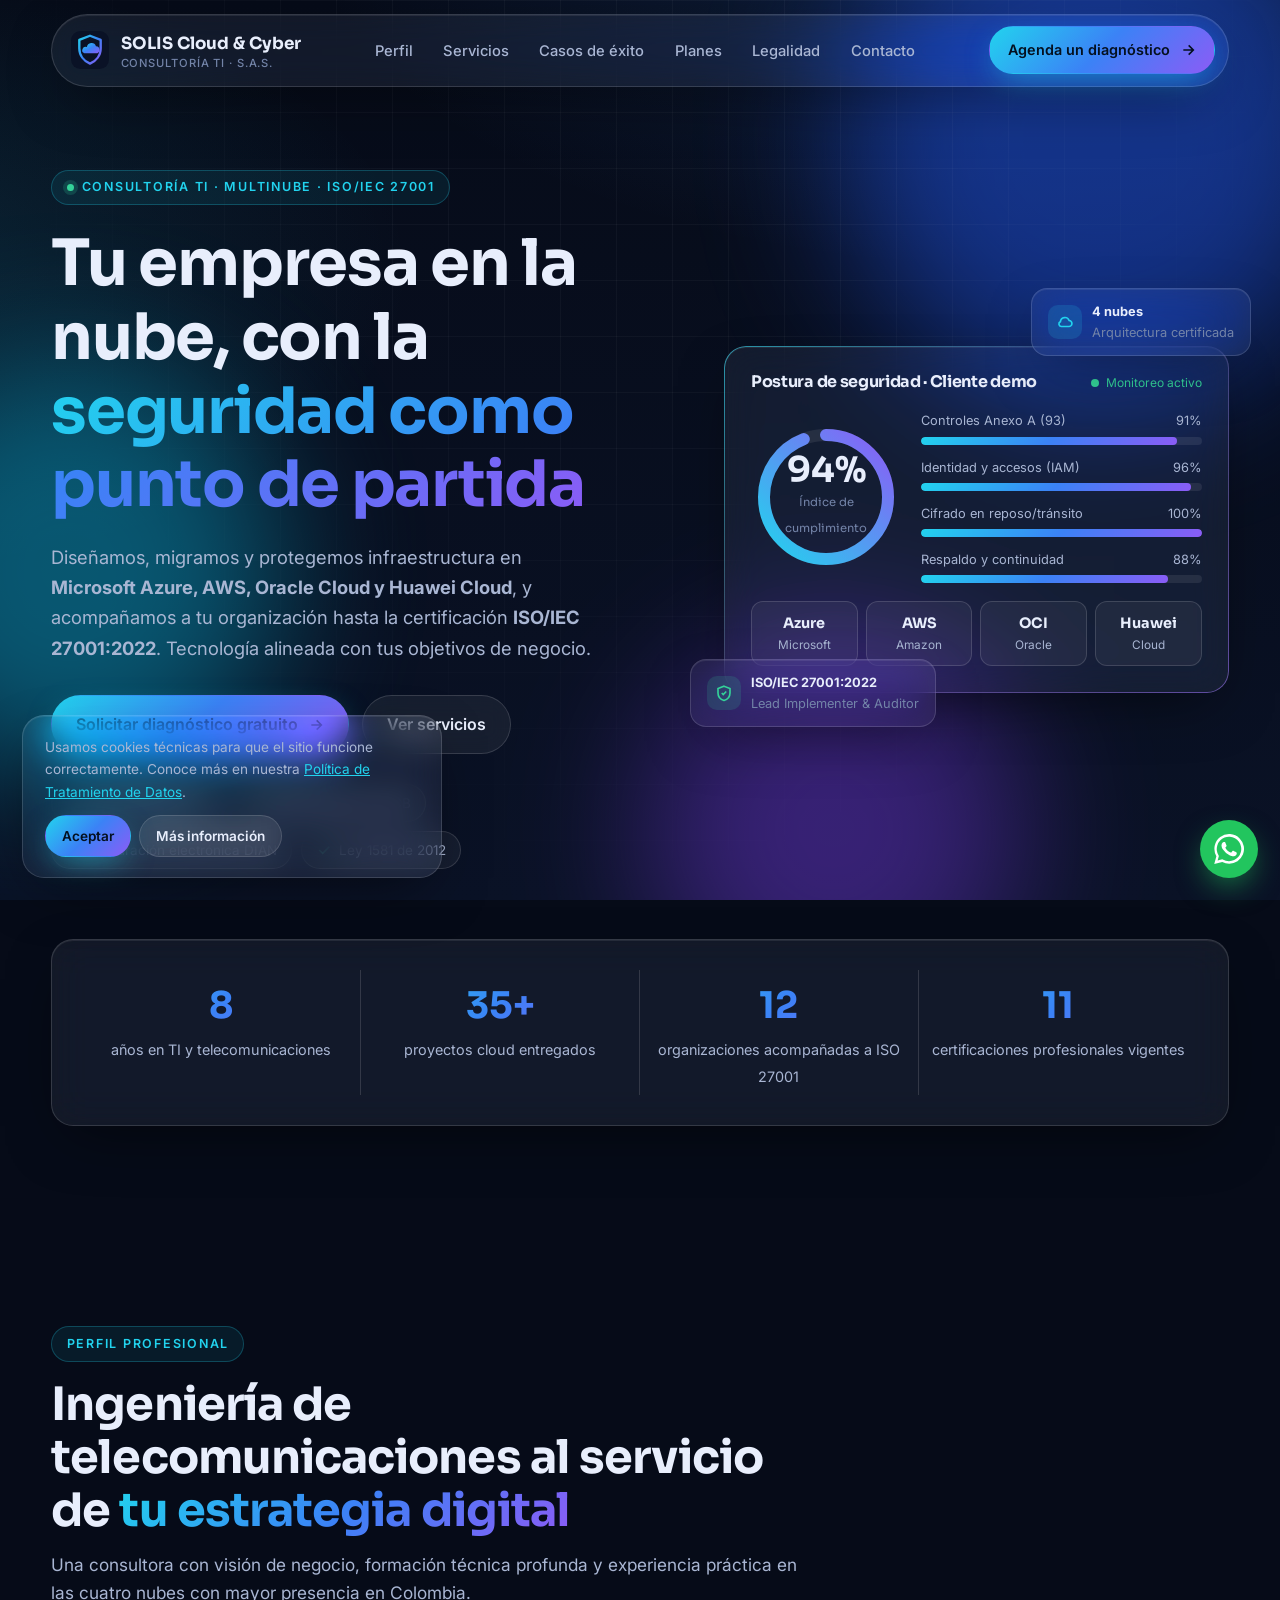
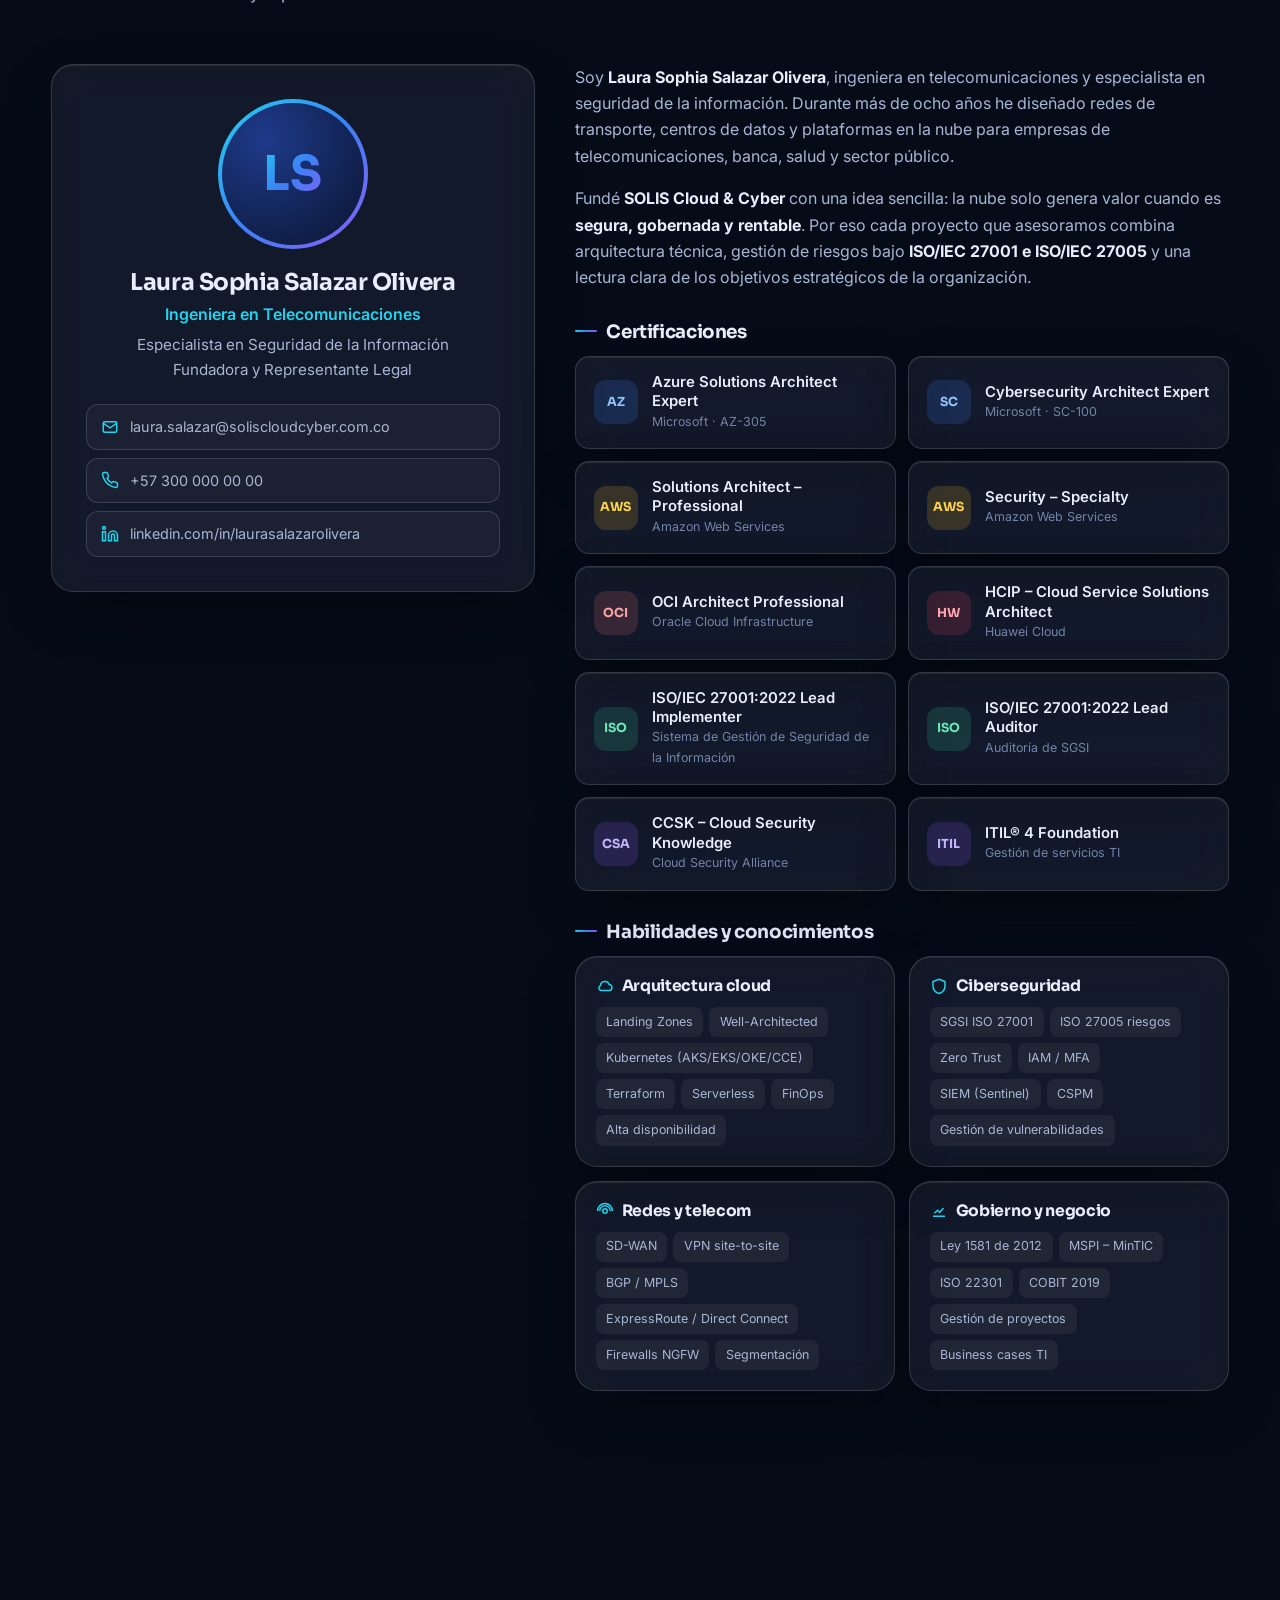
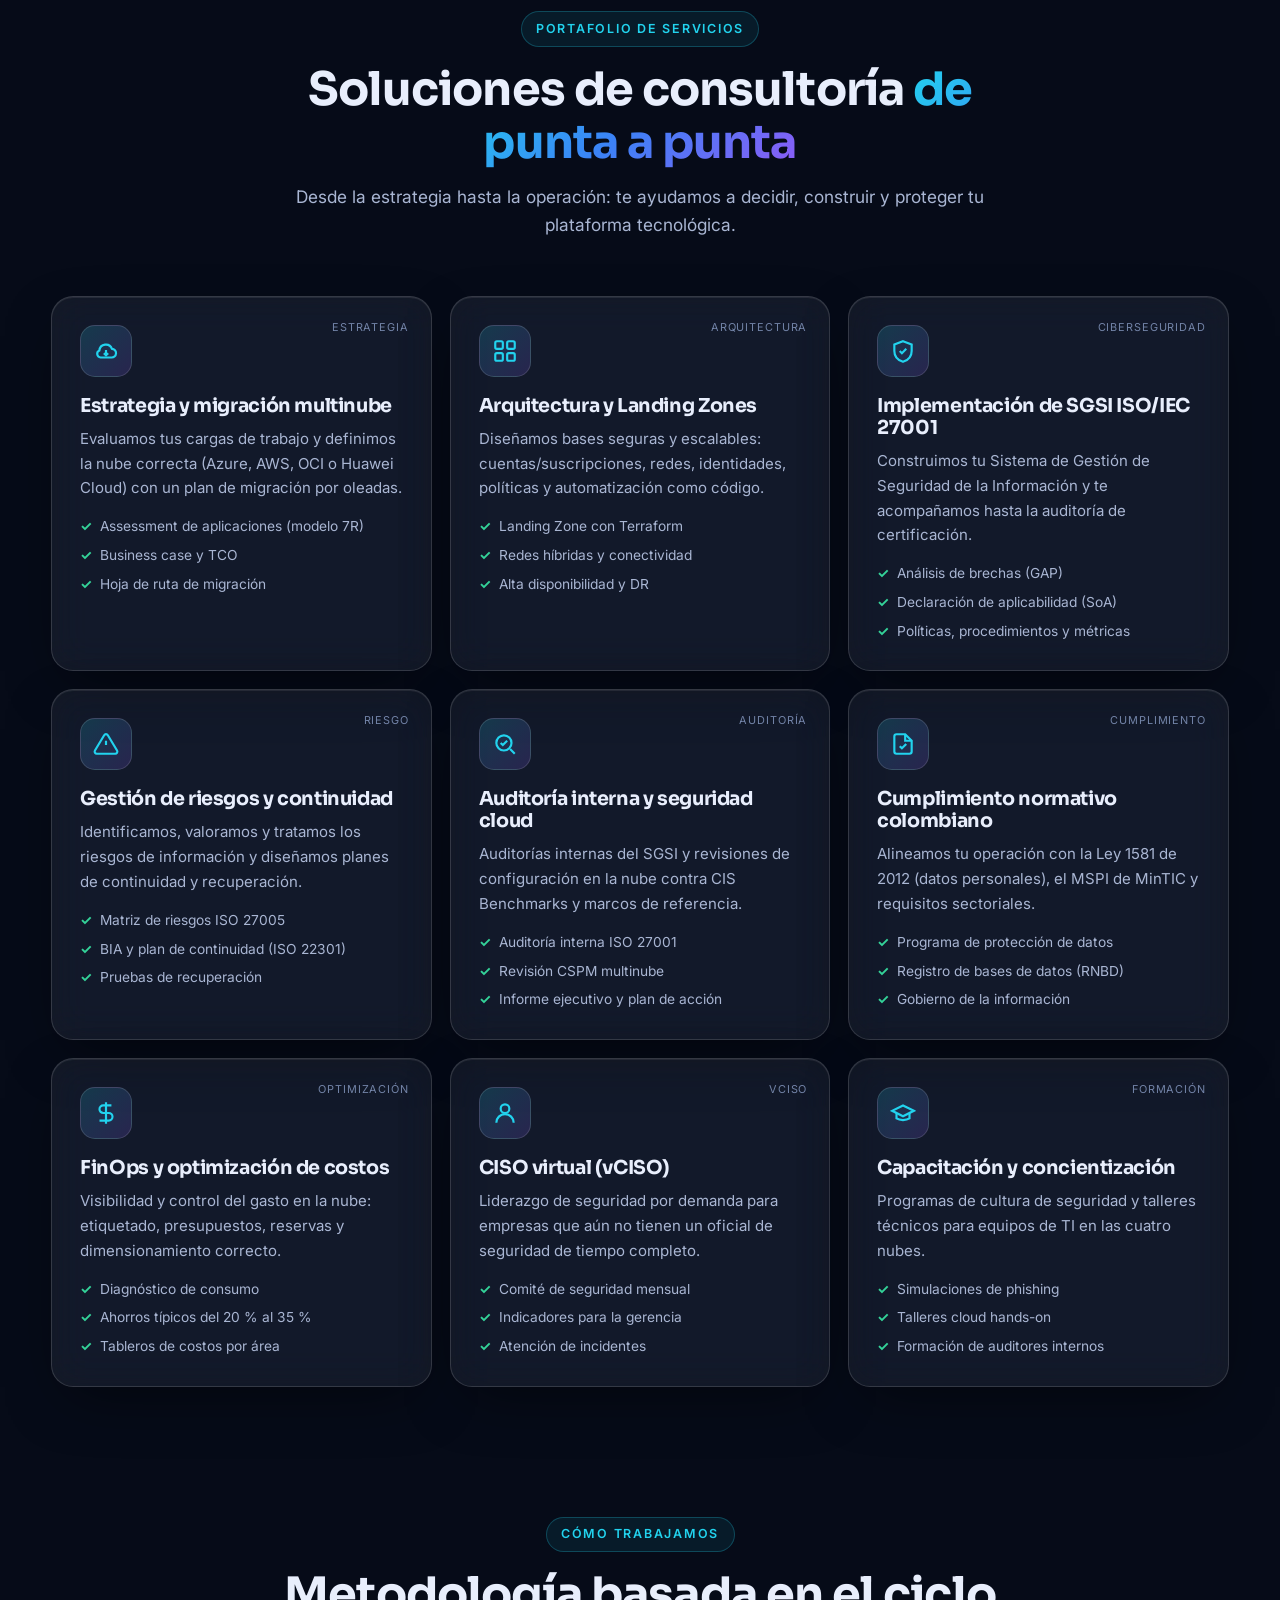
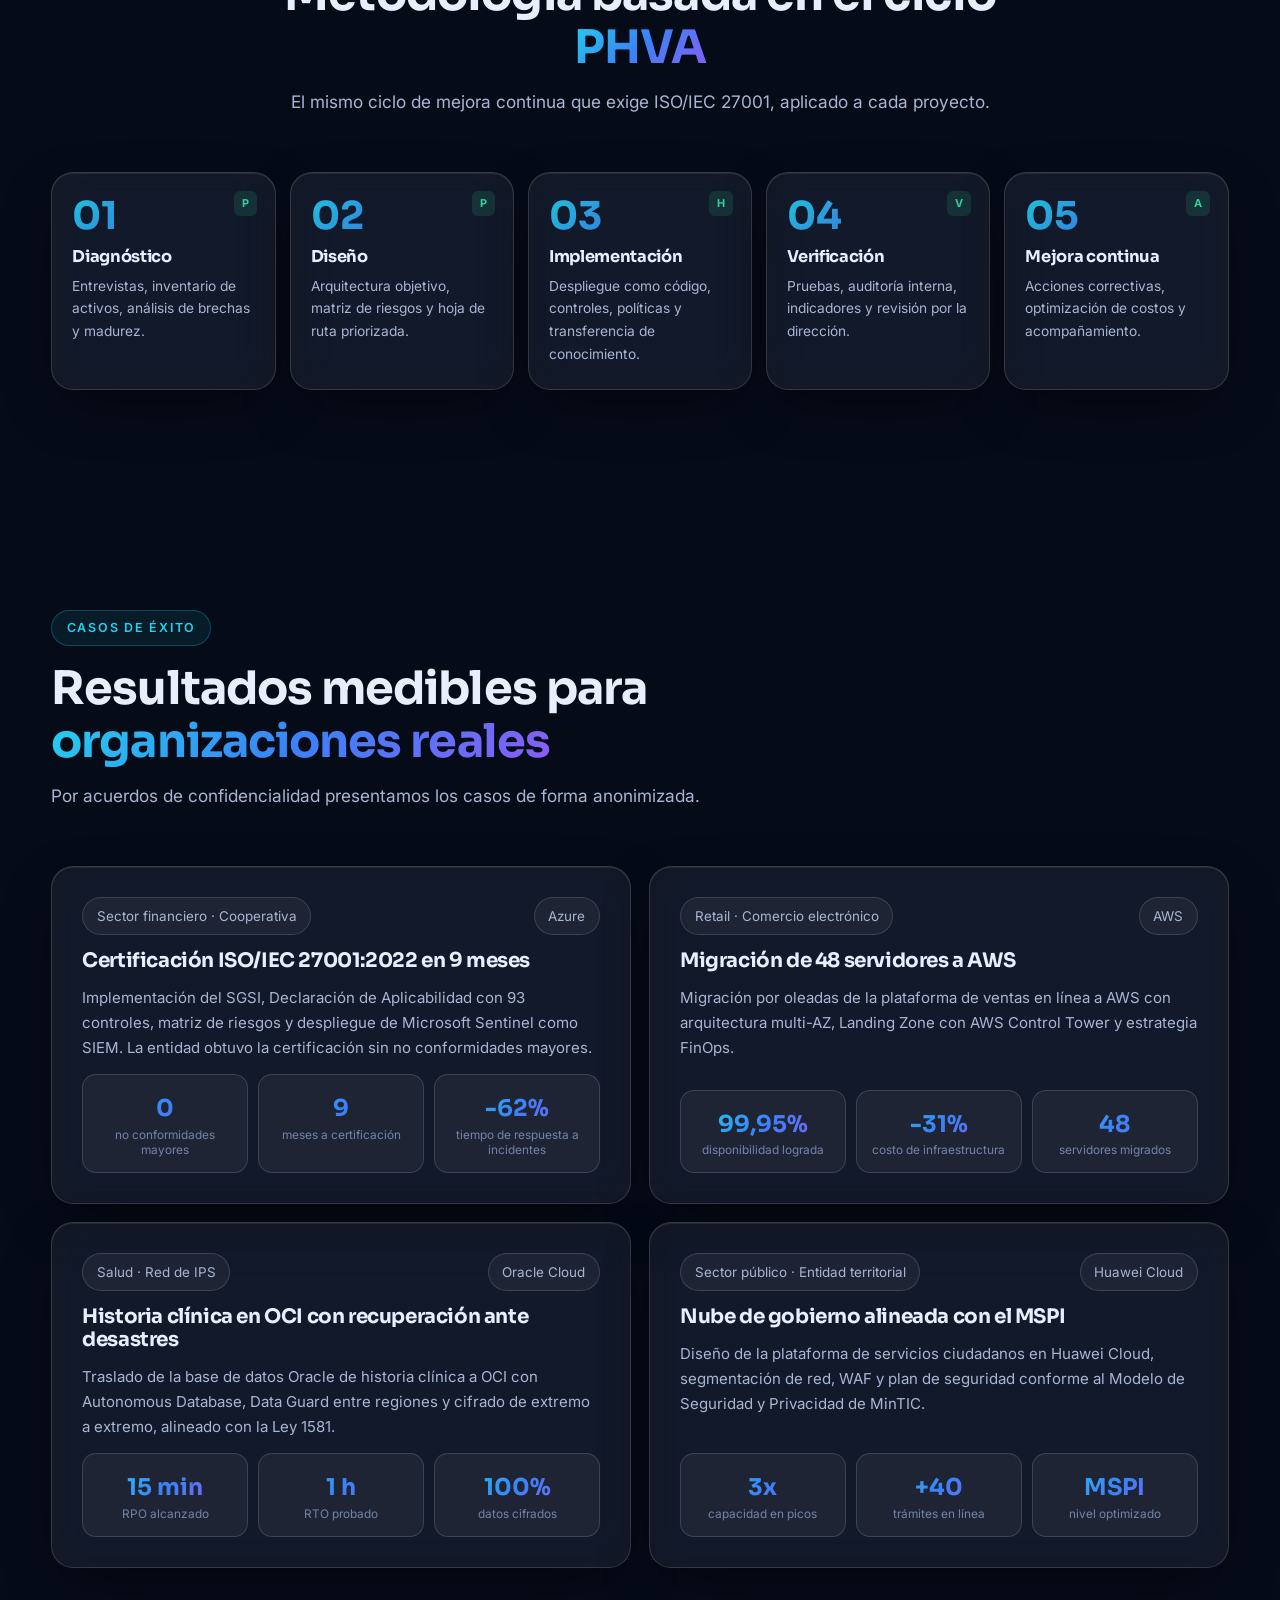
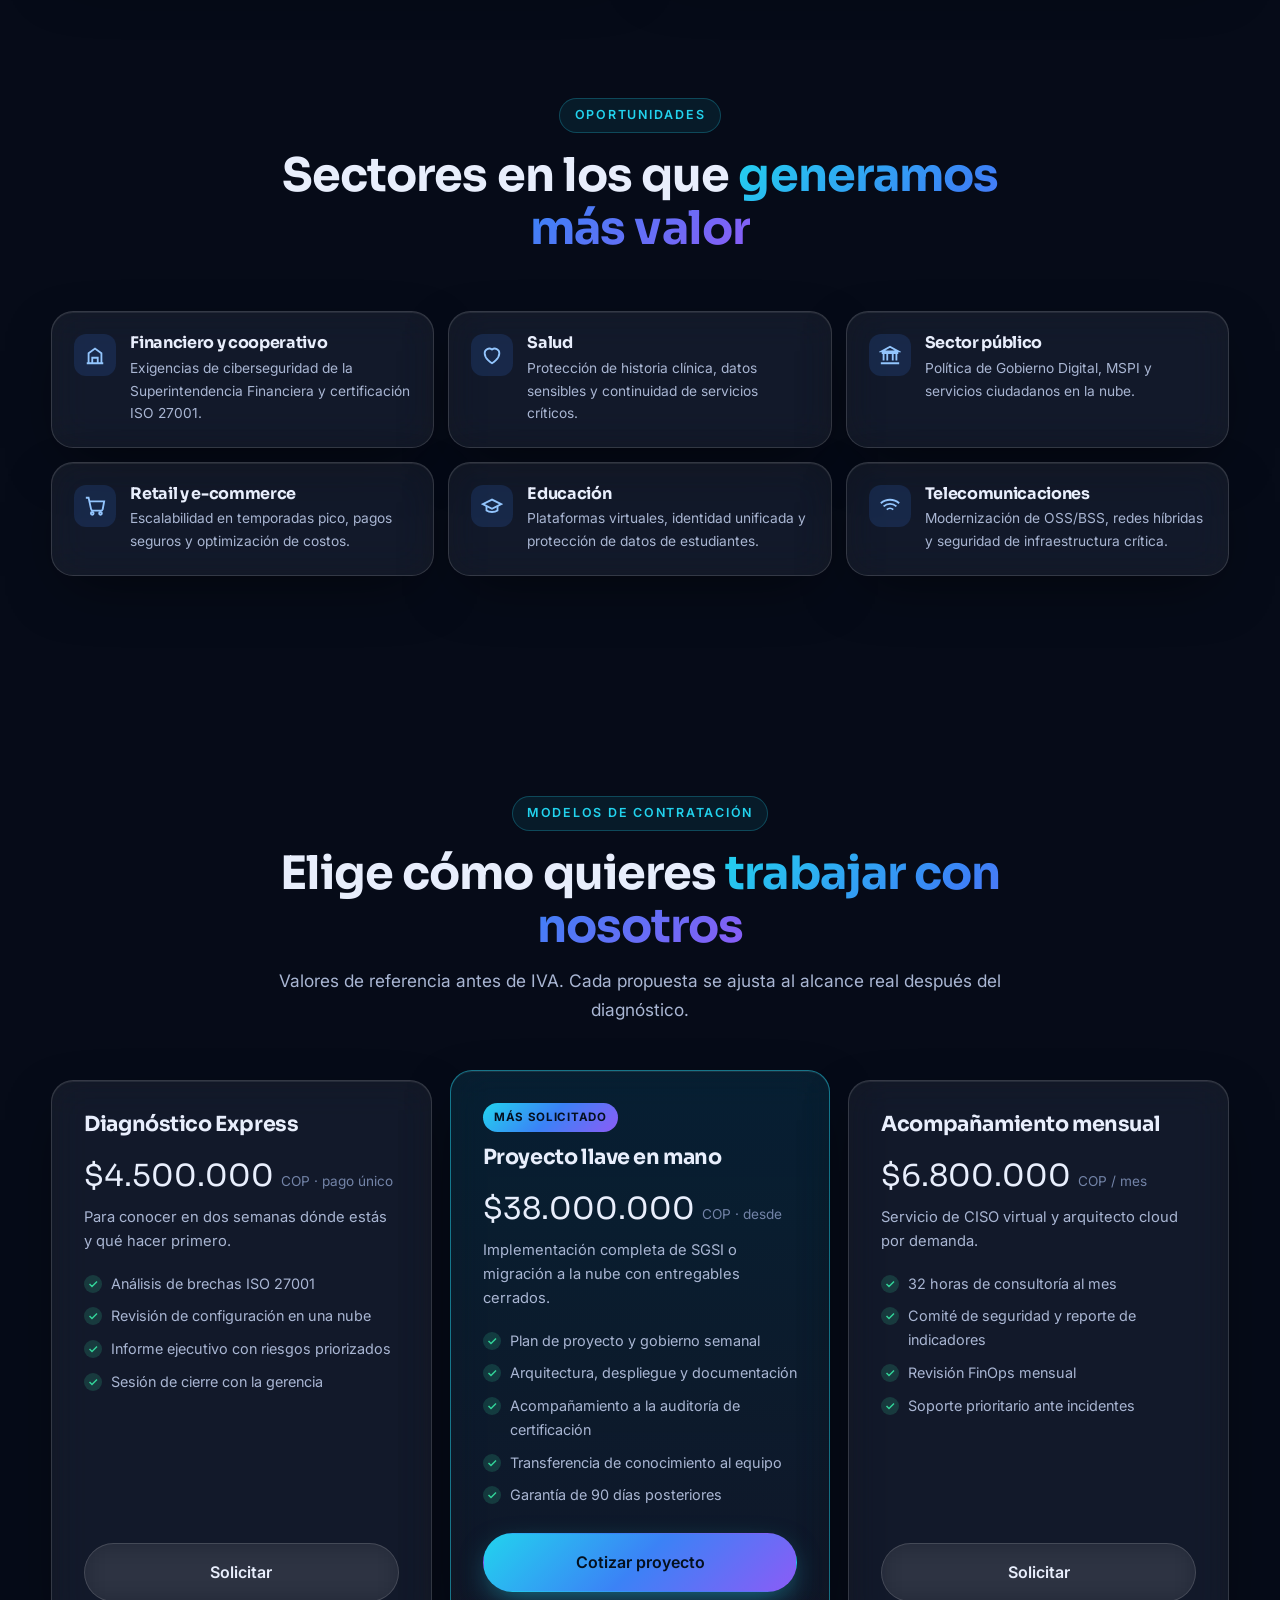
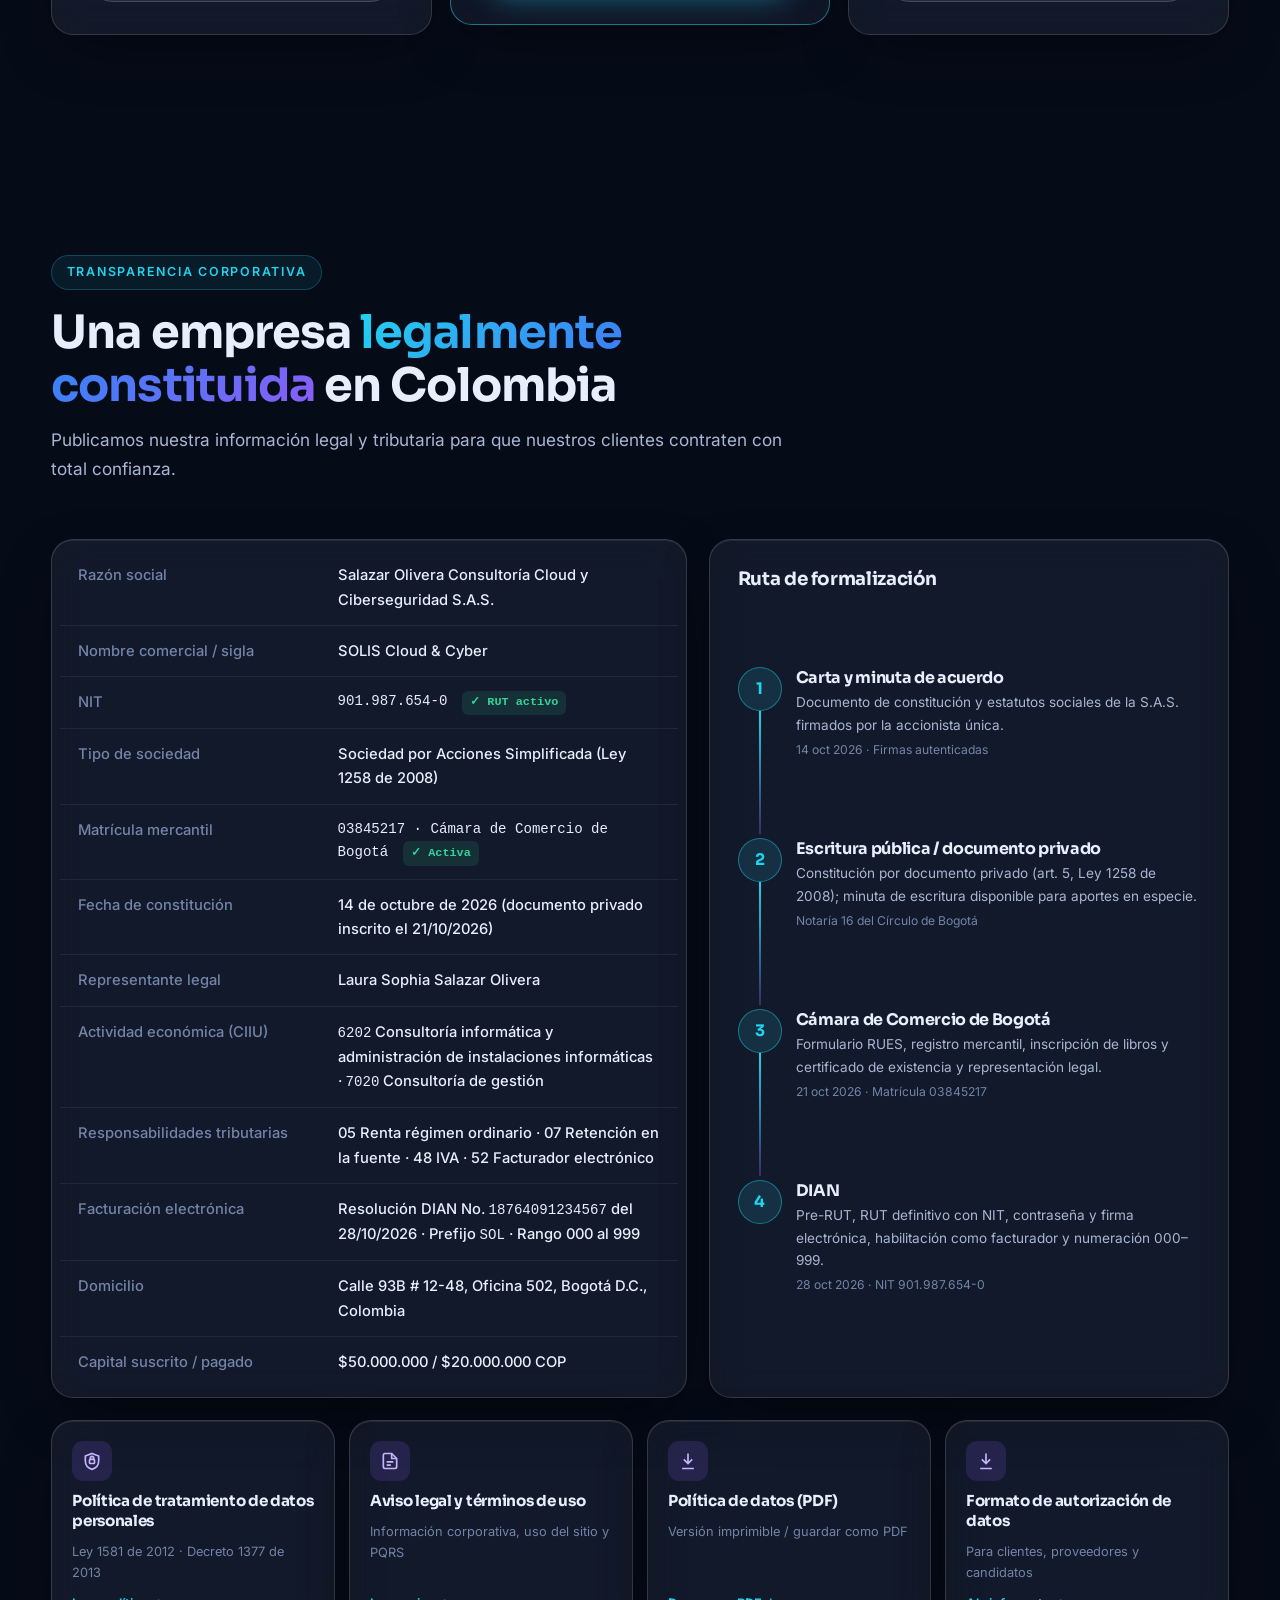
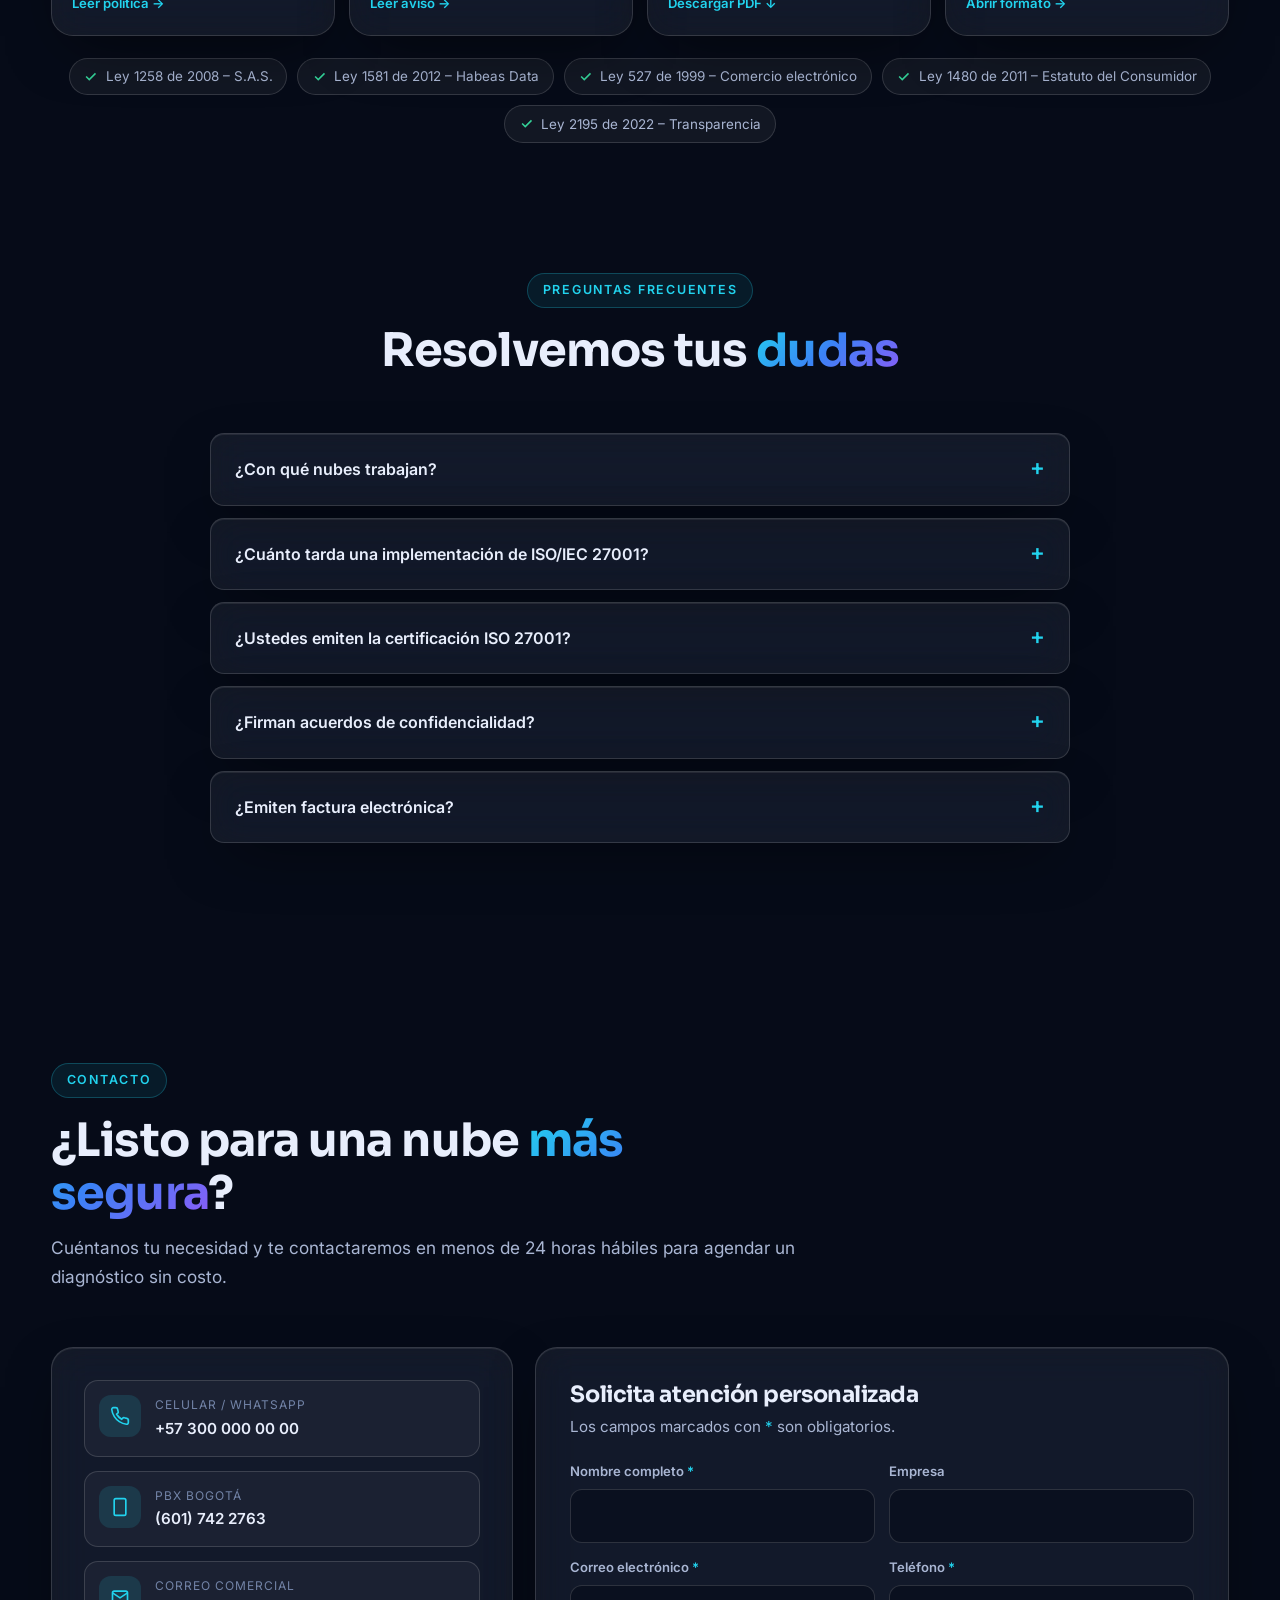
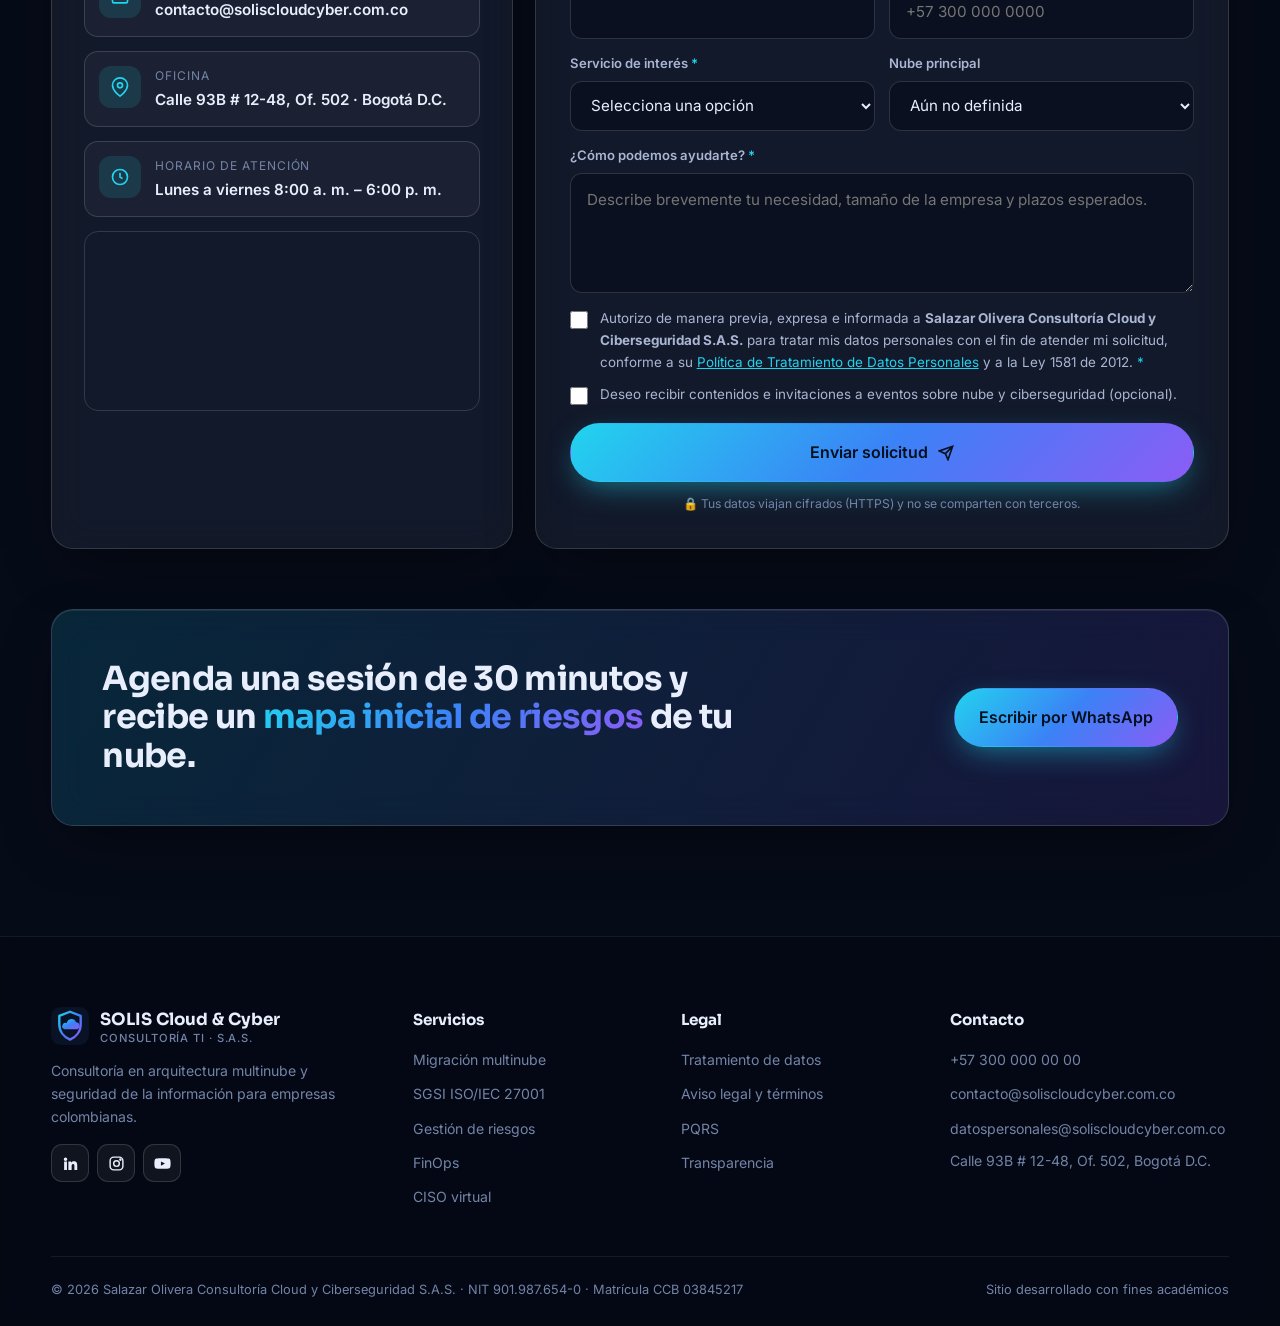
==== commit 7f14df3f: "Actualiza número de celular de contacto" ====
--- a/index.html
+++ b/index.html
@@ -25,7 +25,7 @@
   "taxID":"901.987.654-0",
   "founder":{"@type":"Person","name":"Laura Sophia Salazar Olivera","jobTitle":"Ingeniera en Telecomunicaciones, Especialista en Seguridad de la Información"},
   "address":{"@type":"PostalAddress","streetAddress":"Calle 93B # 12-48, Oficina 502","addressLocality":"Bogotá D.C.","addressCountry":"CO"},
-  "telephone":"+57 310 742 2763",
+  "telephone":"+57 300 000 00 00",
   "email":"contacto@soliscloudcyber.com.co",
   "areaServed":"CO"
 }
@@ -136,7 +136,7 @@
         <p class="spec">Especialista en Seguridad de la Información<br>Fundadora y Representante Legal</p>
         <div class="contact-mini">
           <a href="mailto:laura.salazar@soliscloudcyber.com.co"><svg viewBox="0 0 24 24" fill="none" stroke="currentColor" stroke-width="2"><rect x="3" y="5" width="18" height="14" rx="2"/><path d="M3 7l9 6 9-6"/></svg>laura.salazar@soliscloudcyber.com.co</a>
-          <a href="tel:+573107422763"><svg viewBox="0 0 24 24" fill="none" stroke="currentColor" stroke-width="2"><path d="M22 16.9v3a2 2 0 0 1-2.2 2 19.8 19.8 0 0 1-8.6-3.1 19.5 19.5 0 0 1-6-6A19.8 19.8 0 0 1 2.1 4.2 2 2 0 0 1 4.1 2h3a2 2 0 0 1 2 1.7c.1 1 .4 1.9.7 2.8a2 2 0 0 1-.5 2.1L8 9.9a16 16 0 0 0 6 6l1.3-1.3a2 2 0 0 1 2.1-.4c.9.3 1.8.6 2.8.7a2 2 0 0 1 1.7 2z"/></svg>+57 310 742 2763</a>
+          <a href="tel:+573000000000"><svg viewBox="0 0 24 24" fill="none" stroke="currentColor" stroke-width="2"><path d="M22 16.9v3a2 2 0 0 1-2.2 2 19.8 19.8 0 0 1-8.6-3.1 19.5 19.5 0 0 1-6-6A19.8 19.8 0 0 1 2.1 4.2 2 2 0 0 1 4.1 2h3a2 2 0 0 1 2 1.7c.1 1 .4 1.9.7 2.8a2 2 0 0 1-.5 2.1L8 9.9a16 16 0 0 0 6 6l1.3-1.3a2 2 0 0 1 2.1-.4c.9.3 1.8.6 2.8.7a2 2 0 0 1 1.7 2z"/></svg>+57 300 000 00 00</a>
           <a href="#contacto"><svg viewBox="0 0 24 24" fill="none" stroke="currentColor" stroke-width="2"><path d="M16 8a6 6 0 0 1 6 6v7h-4v-7a2 2 0 0 0-4 0v7h-4v-7a6 6 0 0 1 6-6zM2 9h4v12H2zM4 2a2 2 0 1 1 0 4 2 2 0 0 1 0-4z"/></svg>linkedin.com/in/laurasalazarolivera</a>
         </div>
       </aside>
@@ -439,7 +439,7 @@
     </div>
     <div class="contact-grid">
       <div class="contact-info glass reveal">
-        <div class="ci"><div class="ic"><svg viewBox="0 0 24 24" fill="none" stroke="currentColor" stroke-width="2"><path d="M22 16.9v3a2 2 0 0 1-2.2 2 19.8 19.8 0 0 1-8.6-3.1 19.5 19.5 0 0 1-6-6A19.8 19.8 0 0 1 2.1 4.2 2 2 0 0 1 4.1 2h3a2 2 0 0 1 2 1.7c.1 1 .4 1.9.7 2.8a2 2 0 0 1-.5 2.1L8 9.9a16 16 0 0 0 6 6l1.3-1.3a2 2 0 0 1 2.1-.4c.9.3 1.8.6 2.8.7a2 2 0 0 1 1.7 2z"/></svg></div><div><small>Celular / WhatsApp</small><a href="tel:+573107422763">+57 310 742 2763</a></div></div>
+        <div class="ci"><div class="ic"><svg viewBox="0 0 24 24" fill="none" stroke="currentColor" stroke-width="2"><path d="M22 16.9v3a2 2 0 0 1-2.2 2 19.8 19.8 0 0 1-8.6-3.1 19.5 19.5 0 0 1-6-6A19.8 19.8 0 0 1 2.1 4.2 2 2 0 0 1 4.1 2h3a2 2 0 0 1 2 1.7c.1 1 .4 1.9.7 2.8a2 2 0 0 1-.5 2.1L8 9.9a16 16 0 0 0 6 6l1.3-1.3a2 2 0 0 1 2.1-.4c.9.3 1.8.6 2.8.7a2 2 0 0 1 1.7 2z"/></svg></div><div><small>Celular / WhatsApp</small><a href="tel:+573000000000">+57 300 000 00 00</a></div></div>
         <div class="ci"><div class="ic"><svg viewBox="0 0 24 24" fill="none" stroke="currentColor" stroke-width="2"><rect x="5" y="2" width="14" height="20" rx="2"/><path d="M12 18h.01"/></svg></div><div><small>PBX Bogotá</small><a href="tel:+576017422763">(601) 742 2763</a></div></div>
         <div class="ci"><div class="ic"><svg viewBox="0 0 24 24" fill="none" stroke="currentColor" stroke-width="2"><rect x="3" y="5" width="18" height="14" rx="2"/><path d="M3 7l9 6 9-6"/></svg></div><div><small>Correo comercial</small><a href="mailto:contacto@soliscloudcyber.com.co">contacto@soliscloudcyber.com.co</a></div></div>
         <div class="ci"><div class="ic"><svg viewBox="0 0 24 24" fill="none" stroke="currentColor" stroke-width="2"><path d="M21 10c0 7-9 13-9 13S3 17 3 10a9 9 0 0 1 18 0z"/><circle cx="12" cy="10" r="3"/></svg></div><div><small>Oficina</small><span>Calle 93B # 12-48, Of. 502 · Bogotá D.C.</span></div></div>
@@ -499,7 +499,7 @@
 
     <div class="cta-band glass reveal" style="margin-top:60px">
       <h3>Agenda una sesión de 30 minutos y recibe un <span class="grad-text">mapa inicial de riesgos</span> de tu nube.</h3>
-      <a href="https://wa.me/573107422763?text=Hola%2C%20quiero%20agendar%20un%20diagn%C3%B3stico%20con%20SOLIS%20Cloud%20%26%20Cyber" class="btn btn-primary" target="_blank" rel="noopener">Escribir por WhatsApp</a>
+      <a href="https://wa.me/573000000000?text=Hola%2C%20quiero%20agendar%20un%20diagn%C3%B3stico%20con%20SOLIS%20Cloud%20%26%20Cyber" class="btn btn-primary" target="_blank" rel="noopener">Escribir por WhatsApp</a>
     </div>
   </div>
 </section>
@@ -520,7 +520,7 @@
       </div>
       <div><h5>Servicios</h5><ul><li><a href="#servicios">Migración multinube</a></li><li><a href="#servicios">SGSI ISO/IEC 27001</a></li><li><a href="#servicios">Gestión de riesgos</a></li><li><a href="#servicios">FinOps</a></li><li><a href="#servicios">CISO virtual</a></li></ul></div>
       <div><h5>Legal</h5><ul><li><a href="politica-de-datos.html">Tratamiento de datos</a></li><li><a href="aviso-legal.html">Aviso legal y términos</a></li><li><a href="aviso-legal.html#pqrs">PQRS</a></li><li><a href="#legal">Transparencia</a></li></ul></div>
-      <div><h5>Contacto</h5><ul><li><a href="tel:+573107422763">+57 310 742 2763</a></li><li><a href="mailto:contacto@soliscloudcyber.com.co">contacto@soliscloudcyber.com.co</a></li><li><a href="mailto:datospersonales@soliscloudcyber.com.co">datospersonales@soliscloudcyber.com.co</a></li><li><p>Calle 93B # 12-48, Of. 502, Bogotá D.C.</p></li></ul></div>
+      <div><h5>Contacto</h5><ul><li><a href="tel:+573000000000">+57 300 000 00 00</a></li><li><a href="mailto:contacto@soliscloudcyber.com.co">contacto@soliscloudcyber.com.co</a></li><li><a href="mailto:datospersonales@soliscloudcyber.com.co">datospersonales@soliscloudcyber.com.co</a></li><li><p>Calle 93B # 12-48, Of. 502, Bogotá D.C.</p></li></ul></div>
     </div>
     <div class="foot-legal">
       <span>© <span id="yr">2026</span> Salazar Olivera Consultoría Cloud y Ciberseguridad S.A.S. · NIT 901.987.654-0 · Matrícula CCB 03845217</span>
@@ -529,7 +529,7 @@
   </div>
 </footer>
 
-<a class="wa" href="https://wa.me/573107422763?text=Hola%2C%20quiero%20informaci%C3%B3n%20sobre%20sus%20servicios" target="_blank" rel="noopener" aria-label="Escríbenos por WhatsApp"><svg viewBox="0 0 24 24" fill="currentColor"><path d="M17.5 14.4c-.3-.1-1.8-.9-2-1s-.5-.1-.7.1-.8 1-.9 1.2-.3.2-.6.1a8.1 8.1 0 0 1-2.4-1.5 9 9 0 0 1-1.7-2.1c-.2-.3 0-.5.1-.6l.4-.5.3-.5a.5.5 0 0 0 0-.5l-.9-2.2c-.2-.6-.5-.5-.7-.5h-.6a1.1 1.1 0 0 0-.8.4 3.4 3.4 0 0 0-1 2.5 5.9 5.9 0 0 0 1.2 3.1 13.4 13.4 0 0 0 5.2 4.6c1.9.8 2.7.9 3.6.7a3.1 3.1 0 0 0 2-1.4 2.5 2.5 0 0 0 .2-1.4c-.1-.2-.3-.3-.6-.4zM12 21.8a9.9 9.9 0 0 1-5-1.4l-.4-.2-3.7 1 1-3.6-.2-.4A9.8 9.8 0 1 1 12 21.8zM20.5 3.5A11.8 11.8 0 0 0 1.9 17.7L.2 24l6.4-1.7a11.8 11.8 0 0 0 5.6 1.4A11.8 11.8 0 0 0 20.5 3.5z"/></svg></a>
+<a class="wa" href="https://wa.me/573000000000?text=Hola%2C%20quiero%20informaci%C3%B3n%20sobre%20sus%20servicios" target="_blank" rel="noopener" aria-label="Escríbenos por WhatsApp"><svg viewBox="0 0 24 24" fill="currentColor"><path d="M17.5 14.4c-.3-.1-1.8-.9-2-1s-.5-.1-.7.1-.8 1-.9 1.2-.3.2-.6.1a8.1 8.1 0 0 1-2.4-1.5 9 9 0 0 1-1.7-2.1c-.2-.3 0-.5.1-.6l.4-.5.3-.5a.5.5 0 0 0 0-.5l-.9-2.2c-.2-.6-.5-.5-.7-.5h-.6a1.1 1.1 0 0 0-.8.4 3.4 3.4 0 0 0-1 2.5 5.9 5.9 0 0 0 1.2 3.1 13.4 13.4 0 0 0 5.2 4.6c1.9.8 2.7.9 3.6.7a3.1 3.1 0 0 0 2-1.4 2.5 2.5 0 0 0 .2-1.4c-.1-.2-.3-.3-.6-.4zM12 21.8a9.9 9.9 0 0 1-5-1.4l-.4-.2-3.7 1 1-3.6-.2-.4A9.8 9.8 0 1 1 12 21.8zM20.5 3.5A11.8 11.8 0 0 0 1.9 17.7L.2 24l6.4-1.7a11.8 11.8 0 0 0 5.6 1.4A11.8 11.8 0 0 0 20.5 3.5z"/></svg></a>
 
 <div class="cookie glass" id="cookie">
   <p>Usamos cookies técnicas para que el sitio funcione correctamente. Conoce más en nuestra <a href="politica-de-datos.html">Política de Tratamiento de Datos</a>.</p>
